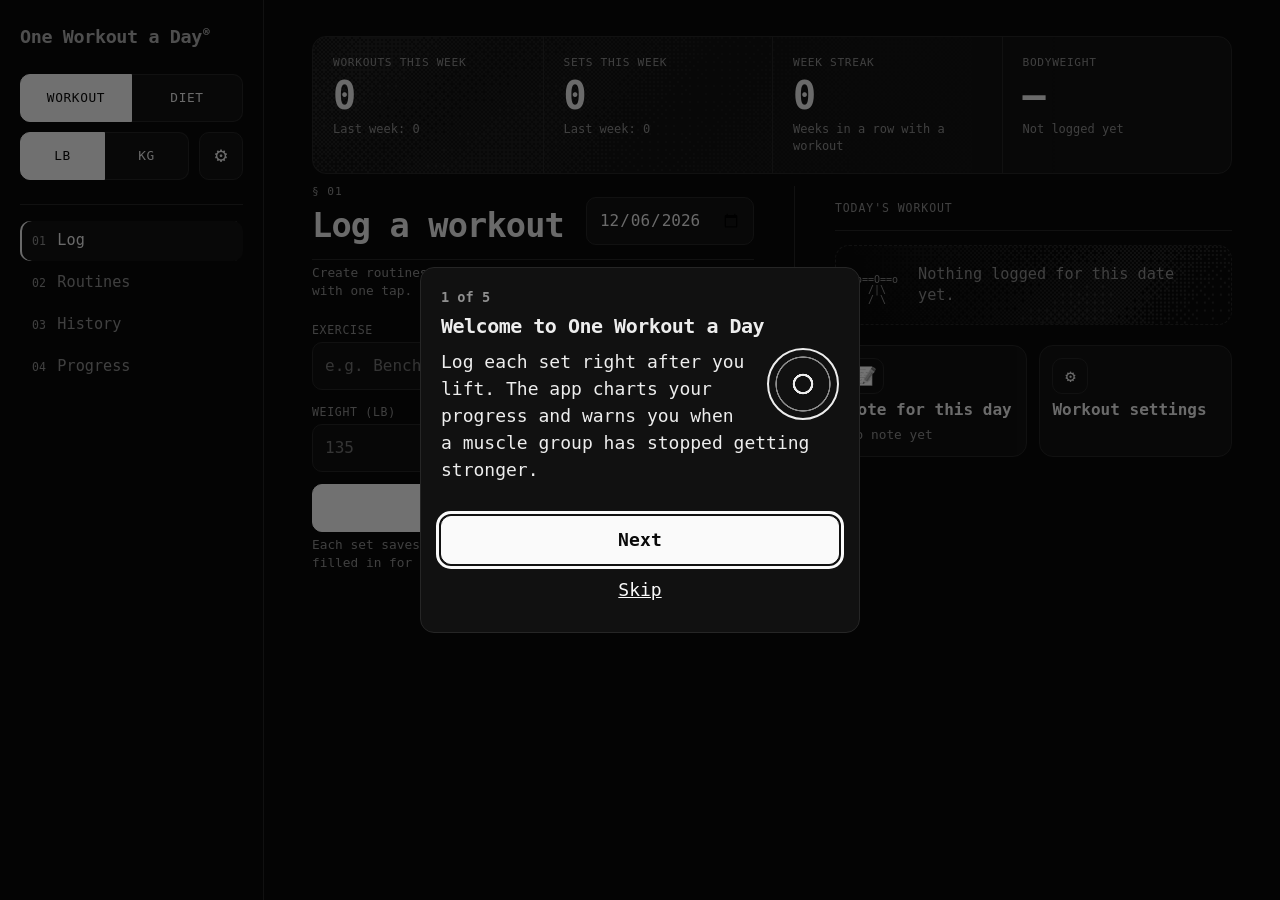
==== index.html @ 0a7fd202 "Update One Workout a Day" ====
<!doctype html>
<html lang="en">
<head>
  <meta charset="utf-8">
  <meta name="viewport" content="width=device-width, initial-scale=1, viewport-fit=cover">
  <title>One Workout a Day</title>
  <link rel="manifest" href="manifest.webmanifest">
  <link rel="apple-touch-icon" href="apple-touch-icon.png">
  <meta name="apple-mobile-web-app-capable" content="yes">
  <meta name="mobile-web-app-capable" content="yes">
  <meta name="apple-mobile-web-app-title" content="One Workout">
  <meta name="apple-mobile-web-app-status-bar-style" content="default">
  <meta name="theme-color" content="#fafafa" media="(prefers-color-scheme: light)">
  <meta name="theme-color" content="#0a0a0a" media="(prefers-color-scheme: dark)">
  <link rel="stylesheet" href="style.css?v=233dd48bd0">
</head>
<body>
  <!-- Opening screen: a pixel bar fills in, then the whole thing fades away by itself (CSS only). -->
  <div id="splash" class="splash" aria-hidden="true">
    <span class="ascii-slot" aria-hidden="true"></span>
    <p class="splash-name" data-i18n="app.title">One Workout a Day</p>
    <div class="pixel-bar"><i></i><i></i><i></i><i></i><i></i><i></i><i></i><i></i><i></i><i></i></div>
  </div>
  <p id="offline-banner" class="offline-banner hidden" role="status" data-i18n="offline.notice">You're offline. Everything still works, and your data is saved on this device.</p>
  <!-- On a phone the sidebar box disappears and its parts sit where they always have: the header on top,
       the tabs fixed to the bottom. On a computer it becomes a sidebar on the left. -->
  <aside class="sidebar">
    <header class="app-header">
      <div class="title-row">
        <h1 class="sr-only brand" data-i18n="app.title">One Workout a Day</h1>
        <div class="section-switch" role="group" data-i18n-aria="section.label" aria-label="Section">
          <button type="button" data-section="workout" aria-pressed="true" data-i18n="section.workout">Workout</button>
          <button type="button" data-section="diet" aria-pressed="false" data-i18n="section.diet">Diet</button>
        </div>
        <div class="unit-toggle" role="group" data-i18n-aria="unit.groupLabel" aria-label="Weight unit">
          <button type="button" data-unit="lb" aria-pressed="true">lb</button>
          <button type="button" data-unit="kg" aria-pressed="false">kg</button>
        </div>
        <button type="button" id="display-toggle" class="gear" aria-expanded="false" aria-controls="display-panel" data-i18n-aria="display.summary" aria-label="Display settings">&#9881;</button>
      </div>
      <div id="display-panel" class="display-panel hidden">
        <label for="theme-select" data-i18n="display.theme">Theme</label>
        <select id="theme-select">
          <option value="auto" data-i18n="theme.auto">Match my device</option>
          <option value="light" data-i18n="theme.light">Light</option>
          <option value="dark" data-i18n="theme.dark">Dark</option>
          <option value="contrast" data-i18n="theme.contrast">High contrast</option>
        </select>
        <label for="text-size-select" data-i18n="display.textSize">Text size</label>
        <select id="text-size-select">
          <option value="100" data-i18n="size.normal">Normal</option>
          <option value="125" data-i18n="size.large">Large</option>
          <option value="150" data-i18n="size.larger">Larger</option>
          <option value="175" data-i18n="size.largest">Largest</option>
        </select>
        <label for="language-select" data-i18n="display.language">Language</label>
        <select id="language-select"></select>
        <h3 data-i18n="offlineStatus.heading">Offline use</h3>
        <p id="offline-status" class="hint"></p>
        <h3 data-i18n="sample.heading">Sample data</h3>
        <p class="hint" data-i18n="sample.hint">Adds example workouts, routines and meals so you can explore the app. Your own data stays, and you can remove the examples again.</p>
        <button type="button" id="sample-load" class="secondary" data-i18n="history.loadSample">Load sample data to explore</button>
        <button type="button" id="sample-remove" class="secondary hidden" data-i18n="sample.remove">Remove sample data</button>
        <h3 data-i18n="tour.heading">Getting started</h3>
        <p class="hint" data-i18n="tour.hint">A short walkthrough of the app and the basics of lifting.</p>
        <button type="button" id="tour-open" class="secondary" data-i18n="tour.open">Show the walkthrough</button>
        <details id="glossary" class="note-fold">
          <summary data-i18n="glossary.heading">Workout terms</summary>
          <dl class="glossary">
            <dt data-i18n="glossary.set.term">Set</dt>
            <dd data-i18n="glossary.set.def">A group of reps done in a row without resting. For example, 8 bench presses, then a rest, is one set.</dd>
            <dt data-i18n="glossary.rep.term">Rep</dt>
            <dd data-i18n="glossary.rep.def">One full movement of an exercise, like one push-up or one squat.</dd>
            <dt data-i18n="glossary.oneRepMax.term">One-rep max</dt>
            <dd data-i18n="glossary.oneRepMax.def">The heaviest weight you could lift for a single rep. The app estimates it from your sets, so you don't have to test it.</dd>
            <dt data-i18n="glossary.plateau.term">Plateau</dt>
            <dd data-i18n="glossary.plateau.def">When a muscle group has stopped getting stronger: no new weight record for a while.</dd>
            <dt data-i18n="glossary.muscleGroup.term">Muscle group</dt>
            <dd data-i18n="glossary.muscleGroup.def">A part of the body an exercise works, like chest, back, legs or shoulders.</dd>
            <dt data-i18n="glossary.routine.term">Routine</dt>
            <dd data-i18n="glossary.routine.def">A saved list of exercises you do together, like a push day, so you can pick it when you log.</dd>
            <dt data-i18n="glossary.record.term">Record</dt>
            <dd data-i18n="glossary.record.def">Your heaviest weight so far for an exercise. Lifting more than that sets a new record.</dd>
          </dl>
        </details>
      </div>
    </header>
    <nav class="tabbar" data-i18n-aria="tab.nav" aria-label="Main">
      <button id="nav-log" data-tab="log" data-section="workout" class="active" data-i18n="tab.log">Log</button>
      <button id="nav-routines" data-tab="routines" data-section="workout" data-i18n="tab.routines">Routines</button>
      <button id="nav-history" data-tab="history" data-section="workout" data-i18n="tab.history">History</button>
      <button id="nav-progress" data-tab="progress" data-section="workout" data-i18n="tab.progress">Progress</button>
      <button id="nav-plan" data-tab="plan" data-section="diet" class="hidden" data-i18n="tab.plan">Plan</button>
      <button id="nav-weight" data-tab="weight" data-section="diet" class="hidden" data-i18n="tab.weight">Weight</button>
      <button id="nav-meals" data-tab="meals" data-section="diet" class="hidden" data-i18n="tab.meals">Meals</button>
    </nav>
  </aside>

  <main>
    <section id="stat-strip" class="stat-strip" data-i18n-aria="stats.label" aria-label="This week at a glance">
      <div class="stat-card"><span class="stat-label" data-i18n="stats.workouts">Workouts this week</span><strong id="stat-workouts" class="stat-figure">0</strong><span id="stat-workouts-sub" class="stat-sub"></span></div>
      <div class="stat-card"><span class="stat-label" data-i18n="stats.sets">Sets this week</span><strong id="stat-sets" class="stat-figure">0</strong><span id="stat-sets-sub" class="stat-sub"></span></div>
      <div class="stat-card"><span class="stat-label" data-i18n="stats.streak">Week streak</span><strong id="stat-streak" class="stat-figure">0</strong><span class="stat-sub" data-i18n="stats.streakSub">Weeks in a row with a workout</span></div>
      <div class="stat-card"><span class="stat-label" data-i18n="progress.bodyweightHeading">Bodyweight</span><strong id="stat-body" class="stat-figure">—</strong><span id="stat-body-sub" class="stat-sub"></span></div>
    </section>

    <section id="tab-log" class="tab" aria-labelledby="nav-log">
      <div class="rest-slot">
      <div id="rest-banner" class="rest-banner hidden" role="group" data-i18n-aria="rest.timerLabel" aria-label="Rest timer">
        <div class="rest-main">
          <span class="ascii-slot" aria-hidden="true"></span>
          <p class="rest-text"><span class="live-dot" aria-hidden="true"></span><span id="rest-label" class="rest-label">Rest</span> <span id="rest-clock" class="rest-clock">1:30</span></p>
          <button type="button" id="rest-adjust-toggle" class="rest-toggle" aria-expanded="false" aria-controls="rest-adjust" data-i18n="rest.adjust">Adjust</button>
          <button type="button" id="rest-skip" class="rest-skip">Skip</button>
        </div>
        <div id="rest-adjust" class="rest-adjust hidden">
          <button type="button" data-delta="-15"></button>
          <button type="button" data-delta="-5"></button>
          <button type="button" data-delta="5"></button>
          <button type="button" data-delta="15"></button>
        </div>
      </div>
      </div>

      <div id="log-home">
      <div class="log-main">
      <div class="heading-row">
        <h2 data-i18n="log.heading">Log a workout</h2>
        <label for="date" class="sr-only" data-i18n="log.date">Date</label>
        <input id="date" form="log-form" type="date" required>
      </div>
      <div id="routine-start">
        <label for="routine-select" data-i18n="routine.start">Start a routine</label>
        <select id="routine-select"></select>
        <p id="routine-hint" class="hint hidden" data-i18n="routine.hint">Create routines on the Routines tab to start a workout with one tap.</p>
        <ul id="routine-checklist" class="chip-list"></ul>
        <button type="button" id="focus-start" class="primary hidden" data-i18n="focus.start">Start focused workout</button>
        <details id="swap" class="slim-fold hidden">
          <summary id="swap-summary" data-i18n="swap.title">Swap this exercise</summary>
          <label for="swap-select" data-i18n="swap.label">Do this instead today</label>
          <select id="swap-select"></select>
          <button type="button" id="swap-undo" class="secondary hidden"></button>
          <p class="hint" data-i18n="swap.hint">Only for today. The routine itself does not change.</p>
        </details>
      </div>
      <form id="log-form" novalidate>
        <label for="exercise" data-i18n="log.exercise">Exercise</label>
        <input id="exercise" list="exercise-options" data-i18n-placeholder="log.exercisePlaceholder" placeholder="e.g. Bench Press" autocomplete="off" required>
        <datalist id="exercise-options"></datalist>

        <div id="demo" class="demo hidden">
          <details id="demo-tips">
            <summary data-i18n="demo.heading">Form tips</summary>
            <p id="demo-tip"></p>
          </details>
          <a id="demo-link" class="pill" href="#" target="_blank" rel="noopener noreferrer" data-i18n="demo.watch">Watch a demo</a>
        </div>

        <details id="exercise-note" class="slim-fold hidden">
          <summary><span id="exercise-note-summary" data-i18n="exnote.add">Add a note</span></summary>
          <label for="exercise-note-text" class="sr-only" data-i18n="exnote.label">Note for this exercise</label>
          <textarea id="exercise-note-text" rows="3" data-i18n-placeholder="exnote.placeholder" placeholder="e.g. Seat at 3, wide grip"></textarea>
          <p class="hint" data-i18n="note.hint">Saved automatically when you tap away.</p>
        </details>

        <div id="muscle-row" class="hidden">
          <label for="muscle" data-i18n="log.newMuscle">New exercise: which muscle group?</label>
          <select id="muscle"></select>
          <label class="check"><input id="barbell-check" type="checkbox"> <span data-i18n="barbell.label">Uses a barbell</span></label>
        </div>

        <div class="row">
          <div>
            <label for="weight" id="weight-label">Weight (lb)</label>
            <input id="weight" type="number" inputmode="decimal" min="0" step="any" placeholder="135" required>
          </div>
          <div>
            <label for="reps" data-i18n="log.reps">Reps</label>
            <input id="reps" type="number" inputmode="numeric" min="1" max="100" placeholder="8" required>
          </div>
        </div>

        <details id="plates" class="slim-fold hidden">
          <summary id="plates-summary" data-i18n="plates.title">Plate calculator</summary>
          <p id="plates-detail" class="hint"></p>
          <label for="bar-select" data-i18n="plates.bar">Bar</label>
          <select id="bar-select"></select>
        </details>

        <div id="suggestion" class="suggestion hidden">
          <div class="suggestion-main">
            <p id="suggestion-text"></p>
            <button type="button" id="use-suggestion" class="hidden" data-i18n="suggest.useShort" data-i18n-aria="suggest.use" aria-label="Use suggestion">Use</button>
          </div>
          <p id="last-time" class="hint"></p>
          <p id="suggestion-note" class="hint"></p>
          <details class="suggestion-why">
            <summary data-i18n="suggest.why">Why?</summary>
            <p id="suggestion-detail" class="hint"></p>
            <div class="flow">
              <p class="flow-box" data-i18n="flow.log">Log your sets</p>
              <span class="flow-line" aria-hidden="true"></span>
              <p class="flow-box flow-question" data-i18n="flow.question">Did every set at your top weight reach the rep goal?</p>
              <span class="flow-line" aria-hidden="true"></span>
              <div class="flow-split">
                <div class="flow-branch"><span class="flow-line" aria-hidden="true"></span><p class="flow-box" data-i18n="flow.yes">Yes: add weight next time</p></div>
                <div class="flow-branch"><span class="flow-line" aria-hidden="true"></span><p class="flow-box" data-i18n="flow.no">No: same weight, aim for one more rep</p></div>
              </div>
            </div>
          </details>
        </div>

        <p id="form-error" class="error" role="alert"></p>
        <button type="submit" class="primary" data-i18n="log.addSet">Add set</button>
        <p class="hint" data-i18n="log.addSetHint">Each set saves right away. The weight and reps stay filled in for your next set.</p>

        <details id="warmup" class="slim-fold hidden">
          <summary id="warmup-summary" data-i18n="warmup.title">Warm-up sets</summary>
          <p id="warmup-detail" class="hint"></p>
          <ul id="warmup-list" class="warmup-list"></ul>
        </details>
      </form>
      </div>

      <div class="log-side">
      <h3><span data-i18n="log.todayHeading">Today's workout</span><span id="today-live" class="live-dot hidden" aria-hidden="true"></span></h3>
      <ul id="today-list" class="entry-list"></ul>
      <div class="dash-grid">
        <button type="button" class="dash-card" data-panel="daynote" aria-controls="panel-daynote">
          <span class="fold-icon" aria-hidden="true">📝</span>
          <strong data-i18n="note.label">Note for this day</strong>
          <span class="dash-stat" id="dash-stat-daynote"></span>
        </button>
        <button type="button" class="dash-card" data-panel="workoutsettings" aria-controls="panel-workoutsettings">
          <span class="fold-icon" aria-hidden="true">⚙️</span>
          <strong data-i18n="settings.workout">Workout settings</strong>
        </button>
      </div>
      </div>
      </div>

      <section id="panel-daynote" class="detail-panel hidden" aria-labelledby="panel-daynote-title">
        <button type="button" class="link panel-back" data-i18n="log.back">Back to Log</button>
        <div class="panel-title"><span class="fold-icon" aria-hidden="true">📝</span><h2 id="panel-daynote-title" data-i18n="note.label">Note for this day</h2></div>
        <p id="note-date" class="hint"></p>
        <label for="workout-note" class="sr-only" data-i18n="note.label">Note for this day</label>
        <textarea id="workout-note" rows="5" data-i18n-placeholder="note.placeholder" placeholder="e.g. Slept badly, shoulder felt tight"></textarea>
        <p class="hint" data-i18n="note.hint">Saved automatically when you tap away.</p>
      </section>

      <section id="panel-workoutsettings" class="detail-panel hidden" aria-labelledby="panel-workoutsettings-title">
        <button type="button" class="link panel-back" data-i18n="log.back">Back to Log</button>
        <div class="panel-title"><span class="fold-icon" aria-hidden="true">⚙️</span><h2 id="panel-workoutsettings-title" data-i18n="settings.workout">Workout settings</h2></div>
        <h3 data-i18n="rest.heading">Rest timer</h3>
        <label for="rest-seconds" data-i18n="rest.seconds">Rest time (seconds)</label>
        <input id="rest-seconds" type="number" inputmode="numeric" min="5" max="3600" step="1">
        <label class="check"><input id="rest-auto" type="checkbox"> <span data-i18n="rest.auto">Start automatically after each set</span></label>
        <label class="check"><input id="rest-sound" type="checkbox"> <span data-i18n="rest.sound">Beep and vibrate when rest is over</span></label>
        <p id="rest-error" class="error" role="alert"></p>

        <h3 data-i18n="progression.heading">Weight suggestions</h3>
        <p class="hint" data-i18n="progression.hint">Suggestions go up once every set at your heaviest weight reaches the rep goal. Each muscle group has its own jump, because some groups can add weight faster than others.</p>
        <label for="rep-goal" data-i18n="progression.repGoal">Rep goal per set</label>
        <input id="rep-goal" type="number" inputmode="numeric" min="1" max="30" step="1">
        <div id="jump-settings"></div>
        <p id="progression-error" class="error" role="alert"></p>
      </section>
    </section>

    <section id="tab-routines" class="tab hidden" aria-labelledby="nav-routines">
      <div id="routines-home">
        <h2 data-i18n="routines.heading">Routines</h2>
        <div id="routine-list" class="dash-grid"></div>
        <div class="dash-grid">
          <button type="button" class="dash-card" data-panel="routine-form" aria-controls="panel-routine-form">
            <span class="fold-icon" aria-hidden="true">➕</span>
            <strong data-i18n="routines.newTitle">New routine</strong>
          </button>
          <button type="button" class="dash-card" data-panel="myex" aria-controls="panel-myex">
            <span class="fold-icon" aria-hidden="true">🛠️</span>
            <strong data-i18n="myex.heading">My exercises</strong>
            <span class="dash-stat" id="dash-stat-myex"></span>
          </button>
        </div>
      </div>

      <section id="panel-routine-view" class="detail-panel hidden" aria-labelledby="routine-view-title">
        <button type="button" class="link panel-back" data-i18n="routines.back">Back to Routines</button>
        <div class="panel-title"><span class="fold-icon" aria-hidden="true">🏋️</span><h2 id="routine-view-title"></h2></div>
        <ol id="routine-view-exercises" class="entry-list"></ol>
        <button type="button" id="routine-view-start" class="primary" data-i18n="routines.startOnLog">Start on the Log tab</button>
        <button type="button" id="routine-view-edit" class="secondary" data-i18n="routines.edit">Edit</button>
        <button type="button" id="routine-view-delete" class="secondary" data-i18n="routines.delete">Delete</button>
      </section>

      <section id="panel-routine-form" class="detail-panel hidden" aria-labelledby="routine-form-title">
        <button type="button" class="link panel-back" data-i18n="routines.back">Back to Routines</button>
        <div class="panel-title"><span class="fold-icon" aria-hidden="true">➕</span><h2 id="routine-form-title">New routine</h2></div>
        <form id="routine-form" novalidate>
          <label for="routine-name" data-i18n="routines.name">Name</label>
          <input id="routine-name" data-i18n-placeholder="routines.namePlaceholder" placeholder="e.g. Push Day" autocomplete="off">

          <label for="routine-exercise-select" data-i18n="routines.addExercise">Add an exercise</label>
          <div class="row inline">
            <select id="routine-exercise-select"></select>
            <button type="button" id="routine-add-exercise" data-i18n="routines.add">Add</button>
          </div>
          <p class="hint" data-i18n="routines.notListed">Need one that isn't listed? Log it once on the Log tab and it will appear here.</p>
          <p class="hint" data-i18n="routines.targetHint">Optional: give an exercise a target such as 3 sets of 8 reps. Starting the routine then shows your progress.</p>
          <ol id="routine-draft" class="entry-list"></ol>

          <p id="routine-error" class="error" role="alert"></p>
          <button type="submit" id="routine-save" class="primary">Save routine</button>
          <button type="button" id="routine-cancel" class="secondary hidden" data-i18n="routines.cancel">Cancel editing</button>
        </form>
      </section>

      <section id="panel-myex" class="detail-panel hidden" aria-labelledby="panel-myex-title">
        <button type="button" class="link panel-back" data-i18n="routines.back">Back to Routines</button>
        <div class="panel-title"><span class="fold-icon" aria-hidden="true">🛠️</span><h2 id="panel-myex-title" data-i18n="myex.heading">My exercises</h2></div>
        <p class="hint" data-i18n="myex.hint">Exercises you added yourself. Rename one to fix a typo, and its logged sets and routines follow.</p>
        <div id="my-exercises"></div>
      </section>
    </section>

    <section id="tab-history" class="tab hidden" aria-labelledby="nav-history">
      <div id="history-home">
      <h2 data-i18n="history.heading">History</h2>
      <div id="calendar">
        <div class="calendar-nav">
          <button type="button" id="calendar-prev" class="secondary" data-i18n-aria="calendar.prev" aria-label="Previous month">&lsaquo;</button>
          <strong id="calendar-title" aria-live="polite"></strong>
          <button type="button" id="calendar-next" class="secondary" data-i18n-aria="calendar.next" aria-label="Next month">&rsaquo;</button>
        </div>
        <div id="calendar-grid" class="calendar-grid"></div>
        <p id="calendar-stats" class="hint"></p>
      </div>
      <div id="history"></div>

      <div class="dash-grid">
        <button type="button" class="dash-card" data-panel="backup" aria-controls="panel-backup">
          <span class="fold-icon" aria-hidden="true">💾</span>
          <strong data-i18n="backup.heading">Back up your data</strong>
        </button>
      </div>
      </div>

      <section id="panel-backup" class="detail-panel hidden" aria-labelledby="panel-backup-title">
        <button type="button" class="link panel-back" data-i18n="history.back">Back to History</button>
        <div class="panel-title"><span class="fold-icon" aria-hidden="true">💾</span><h2 id="panel-backup-title" data-i18n="backup.heading">Back up your data</h2></div>
        <p class="hint" data-i18n="backup.hint">Your workouts are saved only in this browser. Download a backup file to keep them safe, or to move them to another device.</p>
        <button id="backup-download" type="button" class="secondary" data-i18n="backup.download">Download backup</button>
        <label for="backup-file" data-i18n="backup.restore">Restore from a backup file</label>
        <input id="backup-file" type="file" accept=".json,application/json">
        <p id="backup-error" class="error" role="alert"></p>
        <div id="backup-merge" class="backup-merge hidden">
          <p id="backup-merge-summary"></p>
          <ul id="backup-merge-counts" class="merge-counts"></ul>
          <p class="hint" data-i18n="backup.mergeHint">Merging keeps everything on this device and adds what is missing. If both have something for the same day or item, this device's version stays. A set you deleted here comes back if the backup still has it.</p>
          <button type="button" id="backup-merge-go" class="primary" data-i18n="backup.merge">Merge</button>
          <button type="button" id="backup-replace-go" class="secondary" data-i18n="backup.replace">Replace everything</button>
          <button type="button" id="backup-merge-cancel" class="secondary" data-i18n="backup.cancel">Cancel</button>
        </div>
      </section>
    </section>

    <section id="tab-progress" class="tab hidden" aria-labelledby="nav-progress">
      <div id="progress-home">
      <section id="record-ticker" class="marquee hidden" data-i18n-aria="records.heading" aria-label="Personal records">
        <div class="marquee-track">
          <ul id="record-ticker-list" class="marquee-list"></ul>
          <ul id="record-ticker-copy" class="marquee-list" aria-hidden="true"></ul>
        </div>
      </section>
      <h2 data-i18n="progress.plateauHeading">Plateau check</h2>
      <p class="hint" data-i18n="progress.plateauHint">Muscle groups, by how recently you set a new weight record.</p>
      <div id="plateau-cards"></div>

      <h2 data-i18n="progress.exerciseHeading">Exercise progress</h2>
      <label for="progress-exercise" data-i18n="log.exercise">Exercise</label>
      <select id="progress-exercise"></select>
      <label for="progress-metric" data-i18n="progress.show">Show</label>
      <select id="progress-metric">
        <option value="weight" data-i18n="progress.metricWeight">Heaviest weight</option>
        <option value="oneRepMax" data-i18n="progress.metricOneRepMax">Estimated one-rep max</option>
      </select>
      <div id="exercise-chart" class="chart"></div>
      <p id="one-rep-max-best"></p>
      <details id="one-rep-max-about" class="note-fold">
        <summary data-i18n="progress.aboutEstimate">About the estimate</summary>
        <p id="one-rep-max-hint" class="hint"></p>
      </details>

      <div class="dash-grid">
        <button type="button" class="dash-card" data-panel="strength" aria-controls="panel-strength">
          <span class="fold-icon" aria-hidden="true">💪</span>
          <strong data-i18n="strength.heading">Strength levels</strong>
          <span class="dash-stat" id="dash-stat-strength"></span>
        </button>
        <button type="button" class="dash-card" data-panel="records" aria-controls="panel-records">
          <span class="fold-icon" aria-hidden="true">🏆</span>
          <strong data-i18n="records.heading">Personal records</strong>
          <span class="dash-stat" id="dash-stat-records"></span>
        </button>
        <button type="button" class="dash-card" data-panel="volume" aria-controls="panel-volume">
          <span class="fold-icon" aria-hidden="true">📊</span>
          <strong data-i18n="volume.heading">Weekly volume</strong>
          <span class="dash-stat" id="dash-stat-volume"></span>
        </button>
        <button type="button" class="dash-card" data-panel="body" aria-controls="panel-body">
          <span class="fold-icon" aria-hidden="true">⚖️</span>
          <strong data-i18n="progress.bodyweightHeading">Bodyweight</strong>
          <span class="dash-stat" id="dash-stat-body"></span>
        </button>
        <button type="button" class="dash-card" data-panel="measure" aria-controls="panel-measure">
          <span class="fold-icon" aria-hidden="true">📏</span>
          <strong data-i18n="measure.heading">Body measurements</strong>
          <span class="dash-stat" id="dash-stat-measure"></span>
        </button>
        <button type="button" class="dash-card" data-panel="settings" aria-controls="panel-settings">
          <span class="fold-icon" aria-hidden="true">⚙️</span>
          <strong data-i18n="progress.settingsHeading">Plateau settings</strong>
          <span class="dash-stat" id="dash-stat-settings"></span>
        </button>
      </div>
      </div>

      <section id="panel-strength" class="detail-panel fold-strength hidden" aria-labelledby="panel-strength-title">
        <button type="button" class="link panel-back" data-i18n="progress.back">Back to Progress</button>
        <div class="panel-title"><span class="fold-icon" aria-hidden="true">💪</span><h2 id="panel-strength-title" data-i18n="strength.heading">Strength levels</h2></div>
        <p class="hint" data-i18n="strength.hint">A rough guide to how your best lifts compare with other gym-goers of your sex and bodyweight. It uses your estimated one-rep max and typical strength-to-bodyweight ratios, so treat it as an estimate, not a ranking.</p>
        <label for="strength-sex" data-i18n="strength.sexLabel">Compare me with</label>
        <select id="strength-sex"></select>
        <div id="strength-results"></div>
        <p class="hint strength-credit"><span data-i18n="strength.credit">Level data:</span> <a href="https://fitnessvolt.com/strength-standards/" target="_blank" rel="noopener noreferrer">FitnessVolt Strength Standards</a> <span data-i18n="strength.creditEnd">(CC BY 4.0), based on lifts reported by gym-goers to Symmetric Strength.</span></p>
      </section>

      <section id="panel-records" class="detail-panel fold-records hidden" aria-labelledby="panel-records-title">
        <button type="button" class="link panel-back" data-i18n="progress.back">Back to Progress</button>
        <div class="panel-title"><span class="fold-icon" aria-hidden="true">🏆</span><h2 id="panel-records-title" data-i18n="records.heading">Personal records</h2></div>
        <p class="hint" data-i18n="records.hint">Your heaviest weight for each exercise, newest records first. The date is the first time you lifted that weight.</p>
        <div id="records-list"></div>
      </section>

      <section id="panel-volume" class="detail-panel fold-volume hidden" aria-labelledby="panel-volume-title">
        <button type="button" class="link panel-back" data-i18n="progress.back">Back to Progress</button>
        <div class="panel-title"><span class="fold-icon" aria-hidden="true">📊</span><h2 id="panel-volume-title" data-i18n="volume.heading">Weekly volume</h2></div>
        <p id="volume-hint" class="hint"></p>
        <div id="volume-groups"></div>
      </section>

      <section id="panel-body" class="detail-panel fold-body hidden" aria-labelledby="panel-body-title">
        <button type="button" class="link panel-back" data-i18n="progress.back">Back to Progress</button>
        <div class="panel-title"><span class="fold-icon" aria-hidden="true">⚖️</span><h2 id="panel-body-title" data-i18n="progress.bodyweightHeading">Bodyweight</h2></div>
        <form id="bodyweight-form" class="row inline" novalidate>
          <input id="bodyweight" type="number" inputmode="decimal" min="0" step="any" data-i18n-aria="progress.bodyweightLabel" aria-label="Bodyweight">
          <button type="submit" class="primary" data-i18n="progress.add">Add</button>
        </form>
        <p id="bodyweight-error" class="error" role="alert"></p>
        <div id="bodyweight-chart" class="chart"></div>
      </section>

      <section id="panel-measure" class="detail-panel fold-measure hidden" aria-labelledby="panel-measure-title">
        <button type="button" class="link panel-back" data-i18n="progress.back">Back to Progress</button>
        <div class="panel-title"><span class="fold-icon" aria-hidden="true">📏</span><h2 id="panel-measure-title" data-i18n="measure.heading">Body measurements</h2></div>
        <p class="hint" data-i18n="measure.hint">Measure the same spot each time, for example your waist at the navel. Adding one again on the same day replaces it.</p>
        <label for="measure-name" data-i18n="measure.which">Measurement</label>
        <select id="measure-name"></select>
        <form id="measure-form" class="row inline" novalidate>
          <input id="measure-value" type="number" inputmode="decimal" min="0" step="any" data-i18n-aria="measure.valueLabel" aria-label="Measurement">
          <button type="submit" class="primary" data-i18n="progress.add">Add</button>
        </form>
        <p id="measure-error" class="error" role="alert"></p>
        <div id="measure-chart" class="chart"></div>
        <p id="measure-compare" class="hint"></p>

        <h3 data-i18n="measure.customHeading">Your own measurements</h3>
        <form id="measure-custom-form" class="row inline" novalidate>
          <input id="measure-custom-name" maxlength="30" autocomplete="off" data-i18n-placeholder="measure.customPlaceholder" placeholder="e.g. Wrist" data-i18n-aria="measure.customAria" aria-label="New measurement name">
          <button type="submit" class="primary" data-i18n="progress.add">Add</button>
        </form>
        <p id="measure-custom-error" class="error" role="alert"></p>
        <div id="measure-custom-list"></div>
      </section>

      <section id="panel-settings" class="detail-panel fold-settings hidden" aria-labelledby="panel-settings-title">
        <button type="button" class="link panel-back" data-i18n="progress.back">Back to Progress</button>
        <div class="panel-title"><span class="fold-icon" aria-hidden="true">⚙️</span><h2 id="panel-settings-title" data-i18n="progress.settingsHeading">Plateau settings</h2></div>
        <p class="hint" data-i18n="progress.settingsHint">Days without a new weight record before a muscle group counts as stalled. Some groups are slower to progress, so set each one.</p>
        <div id="stall-settings"></div>
        <p id="stall-error" class="error" role="alert"></p>
      </section>
    </section>

    <section id="tab-plan" class="tab hidden" aria-labelledby="nav-plan">
      <h2 data-i18n="plan.heading">Your plan</h2>
      <p class="hint" data-i18n="plan.hint">Your daily calories and protein, worked out from your details and your goal. Saved only on this device.</p>
      <label for="plan-sex" data-i18n="plan.sex">Sex (used by the calorie formula)</label>
      <select id="plan-sex"></select>
      <div class="row">
        <div>
          <label for="plan-age" data-i18n="plan.age">Age</label>
          <input id="plan-age" type="number" inputmode="numeric" min="14" max="100" step="1">
        </div>
        <div>
          <label for="plan-feet" id="plan-height-label">Height</label>
          <div id="plan-height-imperial" class="row feet-inches">
            <input id="plan-feet" type="number" inputmode="numeric" min="0" max="8" step="1" placeholder="ft" data-i18n-aria="plan.feet" aria-label="Feet">
            <input id="plan-inches" type="number" inputmode="decimal" min="0" max="11.9" step="any" placeholder="in" data-i18n-aria="plan.inches" aria-label="Inches">
          </div>
          <input id="plan-height" type="number" inputmode="decimal" min="0" step="any" class="hidden" aria-label="Height">
        </div>
      </div>
      <label for="plan-activity" data-i18n="plan.activity">How active are you?</label>
      <select id="plan-activity"></select>
      <label for="plan-goal" data-i18n="plan.goal">Your goal</label>
      <select id="plan-goal"></select>
      <div id="plan-pace-row">
        <label for="plan-pace" data-i18n="plan.pace">How fast?</label>
        <select id="plan-pace"></select>
      </div>
      <p id="plan-error" class="error" role="alert"></p>
      <div id="plan-result"></div>
      <p class="hint" data-i18n="plan.disclaimer">These are estimates from a standard formula, not medical advice. Check with a doctor or dietitian before a big change to how you eat.</p>
    </section>

    <section id="tab-weight" class="tab hidden" aria-labelledby="nav-weight">
      <h2 data-i18n="progress.bodyweightHeading">Bodyweight</h2>
      <p class="hint" data-i18n="weight.hint">The same bodyweight log as on the Progress tab: a weight added in either place shows in both. Adding again on the same day replaces it.</p>
      <form id="diet-weight-form" class="row inline" novalidate>
        <input id="diet-weight" type="number" inputmode="decimal" min="0" step="any" data-i18n-aria="progress.bodyweightLabel" aria-label="Bodyweight">
        <button type="submit" class="primary" data-i18n="progress.add">Add</button>
      </form>
      <p id="diet-weight-error" class="error" role="alert"></p>
      <div id="diet-weight-chart" class="chart"></div>
      <h2 data-i18n="check.heading">Weekly check</h2>
      <div id="diet-check"></div>
    </section>

    <section id="tab-meals" class="tab hidden" aria-labelledby="nav-meals">
      <h2 data-i18n="meals.heading">Meals</h2>
      <div id="meal-calendar" class="meal-calendar">
        <div class="calendar-nav">
          <button type="button" id="meal-calendar-prev" class="secondary" data-i18n-aria="calendar.prev" aria-label="Previous month">&lsaquo;</button>
          <strong id="meal-calendar-title" aria-live="polite"></strong>
          <button type="button" id="meal-calendar-next" class="secondary" data-i18n-aria="calendar.next" aria-label="Next month">&rsaquo;</button>
        </div>
        <div id="meal-calendar-grid" class="calendar-grid"></div>
      </div>
      <div class="heading-row">
        <h3 id="meal-day-heading" aria-live="polite"></h3>
        <button type="button" id="meal-calendar-today" class="link" data-i18n="meals.calendarToday">Today</button>
      </div>
      <input id="meal-date" type="date" class="hidden" tabindex="-1" aria-hidden="true">
      <p id="meal-day-total" class="meal-total"></p>
      <div id="meal-day-nutrition"></div>
      <div id="meal-macro-split" class="macro-split hidden"></div>
      <div class="water-row">
        <p id="water-count" class="meal-total-sub" aria-live="polite"></p>
        <div class="meal-actions">
          <button type="button" id="water-minus" class="secondary" data-i18n-aria="water.removeAria" aria-label="Remove a glass of water">&minus;</button>
          <button type="button" id="water-plus" class="secondary" data-i18n-aria="water.addAria" aria-label="Add a glass of water">+</button>
        </div>
      </div>
      <details id="water-goal-fold" class="slim-fold">
        <summary data-i18n="water.goalHeading">Daily water goal</summary>
        <form id="water-goal-form" novalidate>
          <label for="water-goal" data-i18n="water.goalLabel">Daily water goal (glasses)</label>
          <input id="water-goal" type="number" inputmode="numeric" min="1" max="30" step="1">
          <p class="hint" data-i18n="meals.goalHint">Leave it blank and save to remove the goal.</p>
          <button type="submit" id="water-goal-save" class="secondary" data-i18n="meals.goalSave">Save goal</button>
          <p id="water-goal-error" class="error" role="alert"></p>
        </form>
      </details>
      <details id="carb-goal-fold" class="slim-fold">
        <summary data-i18n="meals.goalHeading">Daily carbs goal</summary>
        <form id="carb-goal-form" novalidate>
          <label for="carb-goal" data-i18n="meals.goalLabel">Daily carbs goal (g)</label>
          <input id="carb-goal" type="number" inputmode="decimal" min="1" max="2000" step="any">
          <p class="hint" data-i18n="meals.goalHint">Leave it blank and save to remove the goal.</p>
          <button type="submit" id="carb-goal-save" class="secondary" data-i18n="meals.goalSave">Save goal</button>
          <p id="carb-goal-error" class="error" role="alert"></p>
        </form>
      </details>
      <details id="protein-goal-fold" class="slim-fold">
        <summary data-i18n="meals.proteinGoalHeading">Daily protein goal</summary>
        <form id="protein-goal-form" novalidate>
          <label for="protein-goal" data-i18n="meals.proteinGoalLabel">Daily protein goal (g)</label>
          <input id="protein-goal" type="number" inputmode="decimal" min="1" max="500" step="any">
          <p class="hint" data-i18n="meals.proteinGoalHint">Leave it blank and save to use the Plan tab's target instead.</p>
          <button type="submit" id="protein-goal-save" class="secondary" data-i18n="meals.goalSave">Save goal</button>
          <p id="protein-goal-error" class="error" role="alert"></p>
        </form>
      </details>
      <button type="button" id="meal-open" class="primary" data-i18n="meals.open">Add a meal</button>
      <div id="meal-form-panel" class="hidden">
        <p class="hint" data-i18n="meals.hint">Add each food with its category and carbs in grams, then save the meal. Foods you have used before are remembered.</p>
        <form id="meal-form" novalidate>
          <p id="meal-editing" class="meal-editing hidden"></p>
          <label for="meal-type" data-i18n="meals.type">Meal</label>
          <select id="meal-type"></select>
          <label for="meal-food-name" data-i18n="meals.food">Food</label>
          <input id="meal-food-name" list="meal-food-options" maxlength="60" data-i18n-placeholder="meals.foodPlaceholder" placeholder="e.g. Chicken" autocomplete="off">
          <datalist id="meal-food-options"></datalist>
          <div class="row">
            <div>
              <label for="meal-food-category" data-i18n="meals.category">Category</label>
              <select id="meal-food-category"></select>
            </div>
            <div>
              <label for="meal-food-carbs" data-i18n="meals.carbs">Carbs (g)</label>
              <input id="meal-food-carbs" type="number" inputmode="decimal" min="0" step="any" data-i18n-placeholder="meals.carbsPlaceholder" placeholder="optional">
            </div>
          </div>
          <div class="row">
            <div>
              <label for="meal-food-calories" data-i18n="meals.calories">Calories (kcal)</label>
              <input id="meal-food-calories" type="number" inputmode="decimal" min="0" step="any" data-i18n-placeholder="meals.carbsPlaceholder" placeholder="optional">
            </div>
            <div>
              <label for="meal-food-protein" data-i18n="meals.protein">Protein (g)</label>
              <input id="meal-food-protein" type="number" inputmode="decimal" min="0" step="any" data-i18n-placeholder="meals.carbsPlaceholder" placeholder="optional">
            </div>
          </div>
          <div class="row">
            <div>
              <label for="meal-food-fat" data-i18n="meals.fat">Fat (g)</label>
              <input id="meal-food-fat" type="number" inputmode="decimal" min="0" step="any" data-i18n-placeholder="meals.carbsPlaceholder" placeholder="optional">
            </div>
          </div>
          <button type="submit" id="meal-add-food" class="secondary" data-i18n="meals.addFood">Add food</button>
          <button type="button" id="meal-food-cancel" class="secondary hidden" data-i18n="meals.cancel">Cancel</button>
          <h3 data-i18n="meals.draftHeading">In this meal</h3>
          <p class="hint" data-i18n="meals.draftHint">Tap a food to change it.</p>
          <ul id="meal-draft" class="meal-foods"></ul>
          <label for="meal-note" data-i18n="meals.note">Note (optional)</label>
          <textarea id="meal-note" rows="2" maxlength="200" data-i18n-placeholder="meals.notePlaceholder" placeholder="e.g. Ate out, guessed the portions"></textarea>
          <button type="button" id="meal-save" class="primary" data-i18n="meals.save">Save meal</button>
          <button type="button" id="meal-cancel" class="secondary" data-i18n="meals.cancel">Cancel</button>
          <p id="meal-error" class="error" role="alert"></p>
        </form>
      </div>
      <button type="button" id="meal-copy-previous" class="secondary"></button>
      <div id="favorite-meals" class="hidden">
        <h3 data-i18n="meals.favoritesHeading">Favorite meals</h3>
        <ul id="favorite-list" class="meal-list"></ul>
      </div>
      <ul id="meal-list" class="meal-list"></ul>

      <div class="heading-row">
        <h2 id="carb-chart-heading">Carbs per day</h2>
        <div class="range-toggle" role="group" data-i18n-aria="meals.chartRange" aria-label="Time span">
          <button type="button" id="carb-range-7" data-days="7" aria-pressed="true" data-i18n="meals.chartDays7">7 days</button>
          <button type="button" id="carb-range-30" data-days="30" aria-pressed="false" data-i18n="meals.chartDays30">30 days</button>
        </div>
      </div>
      <div class="range-toggle nutrient-toggle" role="group" data-i18n-aria="meals.chartNutrient" aria-label="Nutrient">
        <button type="button" id="chart-nutrient-carbs" data-nutrient="carbs" aria-pressed="true" data-i18n="meals.chartShowCarbs">Carbs</button>
        <button type="button" id="chart-nutrient-protein" data-nutrient="protein" aria-pressed="false" data-i18n="meals.chartShowProtein">Protein</button>
        <button type="button" id="chart-nutrient-calories" data-nutrient="calories" aria-pressed="false" data-i18n="meals.chartShowCalories">Calories</button>
        <button type="button" id="chart-nutrient-fat" data-nutrient="fat" aria-pressed="false" data-i18n="meals.chartShowFat">Fat</button>
      </div>
      <div id="carb-chart" class="chart"></div>
      <p id="carb-chart-detail" class="meal-total" aria-live="polite"></p>
      <p id="carb-chart-target" class="meal-total-sub hidden"></p>
    </section>
  </main>

  <div id="toast" class="toast" role="status" aria-live="polite"></div>


  <section id="focus" class="focus hidden" role="dialog" aria-modal="true" aria-labelledby="focus-exercise">
    <div class="focus-top">
      <p id="focus-position" class="focus-position"></p>
      <button type="button" id="focus-exit" class="secondary" data-i18n="focus.exit">Exit</button>
    </div>
    <div id="focus-step">
      <h2 id="focus-exercise" class="focus-exercise"></h2>
      <p id="focus-suggestion" class="focus-line"></p>
      <p id="focus-last" class="hint"></p>
      <label for="focus-weight" id="focus-weight-label"></label>
      <div class="stepper">
        <button type="button" class="secondary" data-step="weight" data-direction="-1" data-i18n-aria="focus.lessWeight" aria-label="Less weight">&minus;</button>
        <input id="focus-weight" type="number" inputmode="decimal" min="0" step="any">
        <button type="button" class="secondary" data-step="weight" data-direction="1" data-i18n-aria="focus.moreWeight" aria-label="More weight">+</button>
      </div>
      <label for="focus-reps" data-i18n="log.reps">Reps</label>
      <div class="stepper">
        <button type="button" class="secondary" data-step="reps" data-direction="-1" data-i18n-aria="focus.fewerReps" aria-label="One rep fewer">&minus;</button>
        <input id="focus-reps" type="number" inputmode="numeric" min="1" max="100">
        <button type="button" class="secondary" data-step="reps" data-direction="1" data-i18n-aria="focus.moreReps" aria-label="One more rep">+</button>
      </div>
      <p id="focus-error" class="error" role="alert"></p>
      <button type="button" id="focus-done" class="primary focus-done" data-i18n="focus.done">Done set</button>
      <div id="focus-rest" class="focus-rest hidden" aria-live="polite">
        <p><span id="focus-rest-label"></span> <strong id="focus-rest-clock"></strong></p>
        <button type="button" id="focus-rest-skip" class="secondary"></button>
      </div>
      <p id="focus-sets" class="focus-line"></p>
      <div class="focus-nav">
        <button type="button" id="focus-prev" class="secondary" data-i18n="focus.prev">Previous</button>
        <button type="button" id="focus-next" class="secondary"></button>
      </div>
    </div>
    <div id="focus-summary" class="hidden">
      <h2 data-i18n="focus.summaryHeading">Workout done</h2>
      <ul id="focus-summary-list" class="focus-summary"></ul>
      <button type="button" id="focus-share" class="primary" data-i18n="focus.share">Share summary</button>
      <button type="button" id="focus-summary-close" class="secondary" data-i18n="focus.summaryBack">Back to Log</button>
    </div>
  </section>

  <div id="tour" class="tour hidden" role="dialog" aria-modal="true" aria-labelledby="tour-title">
    <div class="tour-card">
      <p id="tour-step" class="tour-step"></p>
      <h2 id="tour-title"></h2>
      <div class="tour-flow">
        <span class="tour-plate" aria-hidden="true"></span>
        <p id="tour-body" class="tour-body"></p>
      </div>
      <button type="button" id="tour-terms" class="secondary hidden" data-i18n="tour.terms">Show the Workout terms</button>
      <div class="tour-actions">
        <button type="button" id="tour-back" class="secondary" data-i18n="tour.back">Back</button>
        <button type="button" id="tour-next" class="primary"></button>
      </div>
      <button type="button" id="tour-skip" class="link" data-i18n="tour.skip">Skip</button>
    </div>
  </div>

  <script src="i18n.js?v=233dd48bd0"></script>
  <script src="lang-en.js?v=233dd48bd0"></script>
  <script src="lang-es.js?v=233dd48bd0"></script>
  <script src="lang-zh.js?v=233dd48bd0"></script>
  <script src="lang-hi.js?v=233dd48bd0"></script>
  <script src="lang-ar.js?v=233dd48bd0"></script>
  <script src="lang-fr.js?v=233dd48bd0"></script>
  <script src="lang-pt.js?v=233dd48bd0"></script>
  <script src="lang-ru.js?v=233dd48bd0"></script>
  <script src="strength-data.js?v=233dd48bd0"></script>
  <script src="logic.js?v=233dd48bd0"></script>
  <script src="app.js?v=233dd48bd0"></script>
</body>
</html>
---- style.css ----
:root {
  --bg: #fafafa;
  --surface: #ffffff;
  --text: #0a0a0a;
  --muted: #5c5c5c;
  --accent: #0a0a0a;
  --border: #e3e3e3;
  --good: #1a7f37;
  --warn: #9a5200;
  --warn-bg: #fff4e5;
  --good-bg: #ecf6ef;
  --error: #b3261e;
  --on-accent: #ffffff;
  --on-solid: #ffffff;
  --radius: 10px;
  --radius-lg: 14px;
  --font-mono: "JetBrains Mono", ui-monospace, "SF Mono", "Cascadia Mono", Consolas, monospace;
}

/* The theme setting puts data-theme="light", "dark" or "contrast" on <html>. */
:root[data-theme="dark"] {
  --bg: #0a0a0a;
  --surface: #111111;
  --text: #ededed;
  --muted: #8f8f8f;
  --accent: #fafafa;
  --border: #262626;
  --good: #5ac27a;
  --warn: #f0a04b;
  --warn-bg: #241a0c;
  --good-bg: #0f2017;
  --error: #ff8a80;
  --on-accent: #0a0a0a;
  --on-solid: #0a0a0a;
}

:root[data-theme="contrast"] {
  --bg: #000000;
  --surface: #000000;
  --text: #ffffff;
  --muted: #ffffff;
  --accent: #ffd400;
  --border: #ffffff;
  --good: #3dff8f;
  --warn: #ffb000;
  --warn-bg: #000000;
  --good-bg: #000000;
  --error: #ff7b7b;
  --on-accent: #000000;
  --on-solid: #000000;
}

:root[data-theme="contrast"] input,
:root[data-theme="contrast"] select,
:root[data-theme="contrast"] button,
:root[data-theme="contrast"] .entry,
:root[data-theme="contrast"] .card,
:root[data-theme="contrast"] .routine-card,
:root[data-theme="contrast"] .chart svg {
  border-width: 2px;
}

* { box-sizing: border-box; }

/* The text size setting changes the root size; everything sized in rem scales with it. */
body {
  margin: 0 auto;
  max-width: 560px;
  /* Room for the fixed tab bar, whose height app.js keeps in --tabbar-height. */
  padding: 0 16px calc(var(--tabbar-height, 60px) + 32px);
  background: var(--bg);
  color: var(--text);
  font: 1.125rem/1.4 system-ui, -apple-system, "Segoe UI", sans-serif;
}

.offline-banner { margin: 0 -16px; padding: 8px 16px; background: var(--text); color: var(--bg); font-size: 0.9rem; text-align: center; }
.app-header { padding: 14px 0 4px; }
.title-row { display: flex; flex-wrap: wrap; justify-content: space-between; align-items: center; gap: 8px 12px; }
/* The Workout / Diet switch sits where the app name used to be; the name stays for screen readers. */
.section-switch { display: flex; flex-shrink: 0; }
.section-switch button { min-width: 64px; padding-inline: 8px; font-size: 0.95rem; border-radius: 0; font-weight: 700; }
.section-switch button:first-child { border-start-start-radius: var(--radius); border-end-start-radius: var(--radius); }
.section-switch button:last-child { border-start-end-radius: var(--radius); border-end-end-radius: var(--radius); border-inline-start: none; }
.section-switch button[aria-pressed="true"] { background: var(--accent); border-color: var(--accent); color: var(--on-accent); }
.unit-toggle, .range-toggle { display: flex; flex-shrink: 0; }
.nutrient-toggle { margin-block-end: 10px; }
.unit-toggle button, .range-toggle button { min-width: 52px; border-radius: 0; font-weight: 600; }
.unit-toggle button:first-child, .range-toggle button:first-child { border-start-start-radius: var(--radius); border-end-start-radius: var(--radius); }
.unit-toggle button:last-child, .range-toggle button:last-child { border-start-end-radius: var(--radius); border-end-end-radius: var(--radius); border-inline-start: none; }
.unit-toggle button[aria-pressed="true"], .range-toggle button[aria-pressed="true"] { background: var(--accent); border-color: var(--accent); color: var(--on-accent); }
h1 { margin: 0; font-size: 1.3rem; }
h2 { margin: 24px 0 8px; font-size: 1.25rem; }
h3 { margin: 20px 0 8px; font-size: 1.05rem; }
.hint { margin: 4px 0 0; color: var(--muted); font-size: 0.9rem; }

.hidden { display: none !important; }

label { display: block; margin: 14px 0 4px; font-weight: 600; font-size: 0.95rem; }

input, select, textarea, button {
  font: inherit;
  min-height: 48px;
  border-radius: var(--radius);
}

input, select, textarea {
  width: 100%;
  padding: 8px 12px;
  border: 1px solid var(--border);
  background: var(--surface);
  color: inherit;
}

textarea { min-height: 80px; resize: vertical; }
.day-note { margin: 4px 0 8px; padding: 8px 12px; border-left: 3px solid var(--accent); background: var(--surface); border-radius: 0 var(--radius) var(--radius) 0; white-space: pre-wrap; overflow-wrap: anywhere; }

.strength-card { margin-top: 8px; padding: 10px 12px; background: var(--surface); border: 1px solid var(--border); border-radius: var(--radius); }
.strength-card p { margin: 4px 0 0; }
.strength-card .level-name { margin: 0; font-weight: 700; }
.level-meter { display: flex; gap: 4px; margin-top: 6px; }
.level-meter span { flex: 1; height: 8px; border-radius: 4px; background: var(--border); }
.level-meter span.reached { background: var(--accent); }
#records-list { margin-top: 12px; }
.backup-merge { margin-top: 12px; padding: 12px; background: var(--surface); border: 1px solid var(--border); border-radius: var(--radius); }
.backup-merge button { display: block; width: 100%; margin-top: 8px; }
.merge-counts { margin: 8px 0; padding-inline-start: 20px; }
.feet-inches { gap: 8px; }
.plan-card { margin-top: 16px; }
.plan-card p { margin: 4px 0; }
.plan-card .plan-target { font-size: 1.6rem; font-weight: 700; }
.plan-card .plan-protein { font-weight: 600; }
.plan-card button { width: 100%; margin-top: 8px; }
.warmup-list { list-style: none; margin: 0; padding: 0; }
.warmup-row { display: flex; justify-content: space-between; align-items: center; gap: 8px; min-height: 48px; }
.warmup-row span { flex: 1; min-width: 0; }
.warmup-row button { flex: 0 0 auto; min-width: 6.5rem; min-height: 40px; white-space: nowrap; }
.record-row { margin-top: 10px; padding-top: 10px; border-top: 1px solid var(--border); }
.record-row:first-child { margin-top: 0; padding-top: 0; border-top: 0; }
.record-head { display: flex; justify-content: space-between; align-items: center; gap: 8px; }
.record-head .badge { padding: 2px 10px; border-radius: 999px; font-size: 0.8rem; font-weight: 700; background: var(--good); color: var(--on-solid); }
.record-row .hint { margin: 2px 0 0; }
.volume-row { margin-top: 12px; }
.volume-head { display: flex; justify-content: space-between; align-items: baseline; gap: 8px; }
.volume-head .hint { margin: 0; }
.volume-bars { position: relative; display: flex; align-items: flex-end; gap: 4px; height: 56px; margin-top: 6px; direction: ltr; }
.volume-band { position: absolute; left: 0; right: 0; background: var(--border); opacity: 0.6; border-radius: 4px; }
.volume-bar { position: relative; flex: 1; min-height: 2px; background: var(--accent); opacity: 0.55; border-radius: 3px 3px 0 0; }
.volume-bar.current { opacity: 1; }
:root[data-theme="contrast"] .strength-card,
:root[data-theme="contrast"] .dash-card { border-width: 2px; }
.draft-item { flex-wrap: wrap; }
.target-row { flex-basis: 100%; display: grid; grid-template-columns: 1fr 1fr; gap: 8px; margin-top: 6px; }
.target-row label { margin: 0; font-size: 0.85rem; font-weight: 600; }
.calendar-nav strong { text-align: center; }
.calendar-nav { display: flex; align-items: center; justify-content: space-between; gap: 8px; margin-bottom: 8px; }
.calendar-nav button.secondary { width: 48px; flex-shrink: 0; margin-top: 0; font-size: 1.4rem; line-height: 1; }
:root[dir="rtl"] .calendar-nav button { transform: scaleX(-1); }
.calendar-grid { display: grid; grid-template-columns: repeat(7, 1fr); gap: 4px; }
.calendar-grid .weekday { text-align: center; font-size: 0.8rem; color: var(--muted); }
.calendar-grid .day-cell { display: flex; align-items: center; justify-content: center; min-height: 44px; padding: 0; border-radius: var(--radius); font-size: 0.95rem; }
.calendar-grid span.day-cell { color: var(--muted); }
.calendar-grid button.day-cell { border: none; background: var(--accent); color: var(--on-accent); font-weight: 700; }
.calendar-grid .day-cell.today { outline: 2px solid var(--text); outline-offset: -2px; }
.meal-calendar { margin-bottom: 8px; }
.meal-calendar button.day-cell { min-height: 40px; border: 1px solid var(--border); background: none; color: inherit; font-weight: 400; }
.meal-calendar button.day-cell.has-meals { border-color: var(--accent); background: var(--accent); color: var(--on-accent); font-weight: 700; }
.meal-calendar .calendar-grid .day-cell.today { outline: none; text-decoration: underline; }
.meal-calendar button.day-cell.selected { box-shadow: 0 0 0 2px var(--bg), 0 0 0 4px var(--text); }
.calendar-grid .day-cell.has-note::after { content: ""; width: 5px; height: 5px; margin-inline-start: 2px; border-radius: 50%; background: currentColor; }
.day { scroll-margin-top: 12px; border-radius: var(--radius); }
.day.flash { animation: flash 1.5s ease-out; }
@keyframes flash { from { background: var(--accent); } to { background: transparent; } }

.row { display: grid; grid-template-columns: repeat(2, 1fr); gap: 10px; }
.row.inline { grid-template-columns: 1fr auto; align-items: center; }

button { cursor: pointer; border: 1px solid var(--border); background: var(--surface); color: inherit; padding: 0 16px; }
button.primary { width: 100%; margin-top: 12px; background: var(--accent); border-color: var(--accent); color: var(--on-accent); font-weight: 700; }
.row.inline button.primary { width: auto; margin-top: 0; }
button.secondary { width: 100%; margin-top: 16px; }
button.repeat-set { margin-top: 4px; }
button.link { min-height: 44px; border: none; background: none; color: var(--accent); text-decoration: underline; }

:focus-visible { outline: 3px solid var(--accent); outline-offset: 2px; }

.error { margin: 8px 0 0; min-height: 1.2em; color: var(--error); font-size: 0.9rem; }
/* An empty message takes no room, but stays in the page so a screen reader still announces it. */
.error:empty { margin: 0; min-height: 0; }

.entry-actions { display: flex; flex-shrink: 0; gap: 4px; }
.entry.editing { display: block; }
.entry.editing label { margin-top: 0; }
.entry.editing .row { margin-top: 8px; }
.entry.editing button { margin-top: 0; }
.entry.editing .error { margin: 4px 0 0; }
.entry-list { list-style: none; margin: 0; padding: 0; }
.entry, .card {
  display: flex;
  justify-content: space-between;
  align-items: center;
  margin-bottom: 8px;
  padding: 8px 12px;
  background: var(--surface);
  border: 1px solid var(--border);
  border-radius: var(--radius);
}
.demo { display: flex; flex-wrap: wrap; align-items: flex-start; gap: 8px; margin-top: 8px; }
.demo summary, .pill { display: flex; align-items: center; min-height: 44px; padding: 0 16px; border: 1px solid var(--border); border-radius: 999px; background: var(--surface); font-weight: 600; font-size: 0.95rem; cursor: pointer; list-style: none; }
.demo summary::after { margin-inline-start: 12px; }
.demo details[open] { flex-basis: 100%; }
.pill { color: var(--accent); text-decoration: none; }
.demo p { margin: 8px 0 0; }
.suggestion { margin-top: 12px; padding: 8px 12px; background: var(--surface); border: 1px dashed var(--accent); border-radius: var(--radius); }
.suggestion-main { display: flex; align-items: center; justify-content: space-between; gap: 8px; }
.suggestion p { margin: 0; }
.suggestion-main button { width: auto; flex-shrink: 0; margin: 0; padding: 0 18px; }
.suggestion-note:empty, #suggestion-note:empty, #last-time:empty { display: none; }
.suggestion-why summary, .note-fold summary { display: flex; align-items: center; min-height: 36px; color: var(--muted); font-size: 0.9rem; }
.suggestion-why summary::after, .note-fold summary::after { margin-inline-start: 10px; width: 7px; height: 7px; border-width: 2px; }
.suggestion-why p { margin: 0 0 4px; }

/* The slot takes no room, so the timer floats over the top of the page and nothing below it moves. */
.rest-slot { position: sticky; top: 0; height: 0; z-index: 5; }
.rest-banner {
  position: absolute;
  top: 8px;
  left: 0;
  right: 0;
  padding: 6px 10px;
  background: var(--surface);
  border: 2px solid var(--accent);
  border-radius: var(--radius-lg);
  box-shadow: 0 3px 10px rgba(0, 0, 0, 0.35);
}
.rest-banner.over { background: var(--good-bg); border-color: var(--good); }
.rest-banner p { margin: 0; }
.rest-main { display: flex; align-items: center; gap: 6px; }
.rest-text { flex: 1; min-width: 0; display: flex; align-items: baseline; gap: 6px; flex-wrap: wrap; }
.rest-label { font-weight: 600; }
.rest-clock { font-size: 1.5rem; font-weight: 700; font-variant-numeric: tabular-nums; }
.rest-main button { min-height: 40px; padding: 0 8px; }
.rest-adjust { display: grid; grid-template-columns: repeat(4, 1fr); gap: 8px; margin: 6px 0 2px; }
.rest-adjust button { padding: 0 2px; white-space: nowrap; font-size: min(1rem, 4.4vw); }
.rest-banner.over .rest-clock, .rest-banner.over .rest-toggle, .rest-banner.over .rest-adjust { display: none; }

.check { display: flex; align-items: center; gap: 10px; margin: 10px 0 0; font-weight: 400; }
.check input { width: 24px; min-height: 24px; flex-shrink: 0; }

.chip-list { list-style: none; margin: 8px 0 0; padding: 0; display: flex; flex-wrap: wrap; gap: 8px; }
.chip { padding: 0 14px; border-radius: 999px; font-weight: 600; }
.chip.done { background: var(--good-bg); border-color: var(--good); color: var(--good); }
.chip.selected { outline: 3px solid var(--accent); }
.chip.swapped { border-style: dashed; }
#swap-undo { margin-top: 8px; }

.routine-card { margin-bottom: 8px; padding: 10px 12px; background: var(--surface); border: 1px solid var(--border); border-radius: var(--radius); }
.routine-card p { margin: 4px 0 0; color: var(--muted); font-size: 0.9rem; }
.routine-actions { display: flex; flex-wrap: wrap; gap: 4px; }
.entry-header { display: flex; flex-wrap: wrap; justify-content: space-between; align-items: center; gap: 0 8px; }
.entry-header strong { min-width: 0; overflow-wrap: anywhere; }

.exercise-line { margin-bottom: 8px; background: var(--surface); border: 1px solid var(--border); border-radius: var(--radius); }
.exercise-line > summary { display: flex; flex-wrap: wrap; align-items: center; gap: 2px 8px; min-height: 48px; padding: 10px 12px; cursor: pointer; list-style: none; }
.exercise-line > summary::after { order: 2; }
.exercise-name { order: 1; font-weight: 700; min-width: 0; overflow-wrap: anywhere; }
.exercise-sets { order: 3; flex-basis: 100%; color: var(--muted); font-size: 0.9rem; overflow-wrap: anywhere; }
.exercise-line > .entry-list { padding: 0 10px 4px; }
.older-days > summary { display: flex; align-items: center; justify-content: space-between; min-height: 48px; margin-top: 8px; padding: 0 12px; border: 1px solid var(--border); border-radius: var(--radius); background: var(--surface); font-weight: 600; }
.exercise-group { margin-bottom: 12px; }
.exercise-group h4 { margin: 0 0 6px; font-size: 1.05rem; }
.entry .detail { display: block; color: var(--muted); font-size: 0.9rem; }
.empty { color: var(--muted); font-size: 0.95rem; }

.card { display: block; }
.card p { margin: 4px 0 0; font-size: 0.95rem; }
.card .badge { float: inline-end; padding: 2px 10px; border-radius: 999px; font-size: 0.8rem; font-weight: 700; }
.card.stalled { background: var(--warn-bg); border-color: var(--warn); }
.card.stalled .badge { background: var(--warn); color: var(--on-solid); }
.card.progressing { background: var(--good-bg); border-color: var(--good); }
.card.progressing .badge { background: var(--good); color: var(--on-solid); }
.card.new .badge { background: none; border: 1px solid var(--muted); color: var(--text); }

.setting-row { display: grid; grid-template-columns: 1fr 96px auto; align-items: center; gap: 10px; margin-bottom: 8px; }
.setting-row label { margin: 0; }
.unit { color: var(--muted); font-size: 0.9rem; }

.chart { margin-top: 8px; }
.chart svg { direction: ltr; width: 100%; height: auto; background: var(--surface); border: 1px solid var(--border); border-radius: var(--radius); }
.line { fill: none; stroke: var(--accent); stroke-width: 2.5; }
.dot { fill: var(--accent); }
.axis { fill: var(--muted); font-size: 10px; }

.tabbar {
  position: fixed;
  /* Above the charts and cards that scroll under it; those are positioned too and come later in the page. */
  z-index: 12;
  left: 0; right: 0; bottom: 0;
  display: flex;
  max-width: 560px;
  margin: 0 auto;
  padding-bottom: env(safe-area-inset-bottom);
  background: var(--surface);
  border-top: 1px solid var(--border);
}
.display-panel { margin-top: 8px; padding: 0 12px 12px; background: var(--surface); border: 1px solid var(--border); border-radius: var(--radius); }
.display-panel h3 { margin: 14px 0 4px; font-size: 0.95rem; }
.display-panel .hint { margin-top: 0; }
.glossary { margin: 0; }
.meal-total { margin: 8px 0 0; font-weight: 700; }
.meal-total-sub { margin: 2px 0 0; font-weight: 600; color: var(--muted); }
.chart .bar { fill: var(--accent); }
.chart .goal-line { stroke: var(--good); stroke-width: 3; stroke-dasharray: 8 5; }
.chart .goal-label-bg { fill: var(--surface); stroke: var(--good); stroke-width: 2; }
.chart .axis.goal-label { fill: var(--good); font-size: 11px; font-weight: 700; }
.chart .bar.selected { stroke: var(--text); stroke-width: 2; }
.chart .bar-hit { fill: transparent; cursor: pointer; }
.chart .bar-hit:focus-visible { outline: 2px solid var(--text); }
.meal-list, .meal-foods { margin: 8px 0 0; padding: 0; list-style: none; }
.meal { margin-top: 10px; padding: 10px 12px; background: var(--surface); border: 1px solid var(--border); border-radius: var(--radius); }
.meal-toggle { display: flex; align-items: center; justify-content: space-between; gap: 8px; width: 100%; min-height: 44px; margin: 0; padding: 0; border: none; background: none; font-weight: 700; text-align: start; }
.meal-toggle::after { content: "\25B8"; flex-shrink: 0; color: var(--muted); }
.meal-toggle[aria-expanded="true"]::after { content: "\25BE"; }
.meal-body { padding-top: 4px; }
.meal-body[hidden] { display: none; }
.meal-totals { margin: 0; font-size: 0.9rem; color: var(--muted); }
.meal-body .meal-actions { margin-top: 8px; }
.meal-body .meal-actions button { flex: 1; width: auto; min-height: 44px; margin: 0; padding: 0 10px; }
.meal-head, .meal-food { display: flex; align-items: center; justify-content: space-between; gap: 8px; }
.meal-food { padding: 4px 0; }
.meal-actions { display: flex; gap: 8px; }
#favorite-list .meal-head { flex-wrap: wrap; }
.meal-food .food-edit { flex: 1; justify-content: flex-start; padding-inline-start: 0; text-align: start; }
.water-row { display: flex; align-items: center; justify-content: space-between; gap: 8px; margin-top: 8px; }
.water-row .meal-total-sub { margin: 0; }
.water-row button { width: 44px; min-height: 44px; margin: 0; padding: 0; font-size: 1.3rem; }
.macro-split { margin: 8px 0 12px; }
.macro-bar { display: flex; height: 14px; overflow: hidden; border-radius: 999px; border: 1px solid var(--border); }
.macro-bar span { display: block; height: 100%; }
.macro-carbs { background: var(--accent); }
.macro-protein { background: var(--good); }
.macro-fat { background: var(--warn); }
.macro-other { background: var(--muted); }
.macro-legend { display: flex; flex-wrap: wrap; gap: 4px 14px; margin: 8px 0 0; font-size: 0.9rem; }
.macro-legend-item { display: inline-flex; align-items: center; gap: 6px; }
.macro-swatch { display: inline-block; width: 12px; height: 12px; border-radius: 3px; }
.meal-note { margin: 8px 0; font-style: italic; color: var(--muted); overflow-wrap: anywhere; }
.meal-editing { margin: 12px 0 0; font-weight: 700; color: var(--accent); }
.meal-head button, .meal-food button { width: auto; min-height: 36px; margin: 0; padding: 0 14px; flex-shrink: 0; }
.glossary dt { margin-top: 10px; font-weight: 700; }
.glossary dd { margin: 2px 0 0; color: var(--muted); font-size: 0.9rem; }
.gear { flex-shrink: 0; width: 44px; padding: 0; font-size: 1.3rem; }
.gear[aria-expanded="true"] { background: var(--accent); border-color: var(--accent); color: var(--on-accent); }
.sr-only { position: absolute; width: 1px; height: 1px; margin: -1px; padding: 0; overflow: hidden; clip: rect(0 0 0 0); white-space: nowrap; border: 0; }
.heading-row { display: flex; align-items: center; justify-content: space-between; gap: 12px; margin-top: 20px; }
.heading-row h2 { margin: 0; }
.heading-row input { width: auto; min-width: 0; flex-shrink: 1; }
.slim-fold { margin-top: 8px; padding: 0 12px; background: var(--surface); border: 1px solid var(--border); border-radius: var(--radius); }
.slim-fold > summary { display: flex; align-items: center; min-height: 44px; font-weight: 600; font-size: 0.95rem; }
.slim-fold > summary > span { min-width: 0; overflow: hidden; text-overflow: ellipsis; white-space: nowrap; }
.slim-fold[open] { padding-bottom: 12px; }
.slim-fold > .hint { margin-top: 0; }
.slim-fold > textarea { margin-top: 0; }
.settings-fold { margin-top: 24px; border-top: 1px solid var(--border); }
.settings-fold summary { display: flex; align-items: center; min-height: 48px; font-weight: 600; }

/* Every tap-to-open heading gets the same arrow, which flips while it is open. */
summary { cursor: pointer; list-style: none; }
summary::-webkit-details-marker { display: none; }
summary::after { content: ""; flex-shrink: 0; width: 9px; height: 9px; margin-inline-start: auto; margin-inline-end: 4px; border-right: 3px solid var(--accent); border-bottom: 3px solid var(--accent); transform: translateY(-2px) rotate(45deg); transition: transform 0.15s; }
details[open] > summary::after { transform: translateY(2px) rotate(-135deg); }

/* The Progress tab is a dashboard of cards; each card opens its own panel with a Back link. */
.dash-grid { display: grid; grid-template-columns: repeat(2, 1fr); gap: 10px; margin-top: 20px; }
.dash-card { display: flex; flex-direction: column; align-items: flex-start; gap: 6px; min-height: 112px; margin: 0; padding: 12px; text-align: start; border: 1px solid var(--border); border-radius: var(--radius-lg); background: var(--surface); }
.dash-card strong { font-size: 1rem; line-height: 1.2; }
.dash-stat { color: var(--muted); font-size: 0.85rem; overflow-wrap: anywhere; }
.dash-stat:empty { display: none; }
.dash-grid .empty { grid-column: 1 / -1; }
.dash-grid + .dash-grid { margin-top: 10px; }
.detail-panel { margin-top: 8px; }
.panel-back { display: flex; align-items: center; padding-inline-start: 0; text-decoration: none; font-weight: 600; }
.panel-back::before { content: "\2190"; margin-inline-end: 8px; }
:root[dir="rtl"] .panel-back::before { content: "\2192"; }
.panel-title { display: flex; align-items: center; margin-top: 4px; }
.panel-title h2 { margin: 0; }
.panel-title .fold-icon { margin-inline-end: 10px; }
.fold-icon { display: flex; align-items: center; justify-content: center; flex-shrink: 0; width: 36px; height: 36px; border-radius: 50%; background: var(--bg); font-size: 1.1rem; }
.dash-card:active .fold-icon { animation: icon-bounce 0.5s ease-out; }
@keyframes icon-bounce { 40% { transform: scale(1.25) rotate(-8deg); } 70% { transform: scale(0.95) rotate(4deg); } }

.tabbar button { flex: 1; min-height: 60px; padding: 0 2px; font-size: min(0.9rem, 4.2vw); border: none; border-radius: 0; background: none; font-weight: 600; color: var(--muted); }
.tabbar button.active { color: var(--accent); border-top: 3px solid var(--accent); }

.toast {
  position: fixed;
  z-index: 14;
  left: 50%; bottom: 76px;
  transform: translateX(-50%);
  padding: 10px 18px;
  background: var(--text);
  color: var(--bg);
  border-radius: 999px;
  font-size: 0.9rem;
  opacity: 0;
  pointer-events: none;
  transition: opacity 0.2s;
}
.toast.show { opacity: 1; }
.toast.record { width: max-content; max-width: calc(100vw - 32px); padding: 12px 18px; border-radius: var(--radius-lg); background: var(--accent); color: var(--on-accent); font-weight: 700; text-align: center; }

/* ---------- Motion ---------- */
/* Short and quiet, so the app feels smooth without slowing anything down. */

.tab:not(.hidden) { animation: tab-in 0.2s ease-out; }
details[open] > :not(summary) { animation: fold-in 0.2s ease-out; }
.entry.just-added { animation: row-in 1s ease-out; }
.chip.pulse { animation: pulse 0.5s ease-out; }
.toast.record.show { animation: pop 0.45s ease-out; }
button { transition: scale 0.08s; }
button:active:not(:disabled) { scale: 0.97; }
button:disabled { opacity: 0.5; cursor: not-allowed; }

@keyframes tab-in { from { opacity: 0; transform: translateY(6px); } }
@keyframes fold-in { from { opacity: 0; transform: translateY(-6px); } }
@keyframes row-in {
  from { opacity: 0; transform: translateY(-8px); box-shadow: 0 0 0 3px var(--accent); }
  35% { opacity: 1; transform: none; box-shadow: 0 0 0 3px var(--accent); }
  to { box-shadow: 0 0 0 0 transparent; }
}
@keyframes pulse { 40% { transform: scale(1.12); } }
@keyframes pop {
  from { opacity: 0; transform: translateX(-50%) scale(0.85); }
  60% { opacity: 1; transform: translateX(-50%) scale(1.06); }
  to { transform: translateX(-50%) scale(1); }
}

/* Anyone who asks their device to reduce motion gets no movement at all. */
@media (prefers-reduced-motion: reduce) {
  *, *::before, *::after {
    animation-duration: 0.001ms !important;
    animation-delay: 0s !important;
    animation-iteration-count: 1 !important;
    transition-duration: 0.001ms !important;
    transition-delay: 0s !important;
    scroll-behavior: auto !important;
  }
  button:active:not(:disabled) { scale: 1; }
}

/* Getting-started walkthrough: a card over a dimmed page, scrollable so it fits at the largest text size. */
.tour { position: fixed; inset: 0; z-index: 30; display: flex; align-items: center; justify-content: center; padding: 16px; overflow-y: auto; background: rgba(0, 0, 0, 0.55); }
.tour-card { width: 100%; max-width: 440px; max-height: 100%; overflow-y: auto; padding: 20px; border: 1px solid var(--border); border-radius: var(--radius-lg); background: var(--surface); }
.tour-card h2 { margin: 4px 0 8px; }
.tour-step { margin: 0; color: var(--muted); font-size: 0.85rem; font-weight: 600; }
.tour-body { margin: 0; line-height: 1.5; }
.tour-actions { display: flex; gap: 10px; margin-top: 16px; }
.tour-actions button { margin-top: 0; flex: 1; }
.tour-card .link { width: 100%; margin-top: 4px; }

/* ---------- Meridian look ---------- */
/* Black and white, thin rules, a spec-sheet voice: monospace caps for labels and numbers, a grotesk
   display face for headings. Fonts fall back to system fonts, so nothing is downloaded and the app
   still looks right offline. Colours and type apply everywhere; the sidebar layout is computer-only. */

/* One font everywhere: the evenly spaced one Isaac prefers. Buttons and fields inherit it. */
body { font-family: var(--font-mono); }
h2 { font-weight: 600; letter-spacing: -0.025em; }
h3 { font-weight: 600; letter-spacing: -0.01em; }

label { text-transform: uppercase; letter-spacing: 0.06em; font-size: 0.72rem; font-weight: 500; color: var(--muted); }
.check, label.check, .target-row label { text-transform: none; letter-spacing: 0; font-size: 0.95rem; color: var(--text); }
.hint, .detail, .dash-stat, .exercise-sets, .unit { font-size: 0.8rem; }
input, select, textarea { font-size: 1rem; }
input[type="number"], .rest-clock, .stat-figure, .plan-target { font-variant-numeric: tabular-nums; }
.section-switch button, .unit-toggle button, .range-toggle button, .chip, .pill, .demo summary {
  font-family: var(--font-mono); font-size: 0.8rem; text-transform: uppercase; letter-spacing: 0.05em; font-weight: 500;
}
.badge, .record-head .badge { text-transform: uppercase; letter-spacing: 0.05em; border-radius: var(--radius); }

/* Flat surfaces with hairline borders; the icons go grey to keep the page black and white. */
.fold-icon { filter: grayscale(1); background: none; border: 1px solid var(--border); border-radius: var(--radius); }
.dash-card { transition: border-color 0.15s; }
.dash-card:hover { border-color: var(--muted); }
button.primary { font-weight: 600; letter-spacing: 0.01em; }
button.primary:hover:not(:disabled) { opacity: 0.88; }
.suggestion { border-style: solid; border-color: var(--border); border-inline-start: 2px solid var(--text); }
.toast.record { border-radius: var(--radius-lg); }
/* Status shows as a coloured tag and a coloured edge, like Meridian's "Paid / Pending", not a tinted card. */
.card.stalled, .card.progressing { background: var(--surface); border-color: var(--border); }
/* On the Progress tab, progressing is a deep green and stalled a deep red, with white tag text,
   so the colours sit quietly in the dark page. High contrast keeps its own bright colours. */
:root:not([data-theme="contrast"]) #tab-progress { --good: #2f7d4f; --warn: #a83a32; --on-solid: #ffffff; }
.card.stalled { border-inline-start: 3px solid var(--warn); }
.card.progressing { border-inline-start: 3px solid var(--good); }

/* Pulsing live dot: by the rest timer while it counts down, and by Today's workout once a set is in. */
.live-dot { position: relative; display: inline-block; flex-shrink: 0; width: 8px; height: 8px; margin-inline: 8px; border-radius: 50%; background: var(--text); vertical-align: middle; }
.live-dot::after { content: ""; position: absolute; inset: 0; border-radius: 50%; background: inherit; animation: live-pulse 1.6s ease-out infinite; }
@keyframes live-pulse { from { transform: scale(1); opacity: 0.6; } to { transform: scale(2.8); opacity: 0; } }
.rest-text .live-dot { align-self: center; margin-inline: 2px 6px; }
.rest-banner.over .live-dot { display: none; }

/* Sparkles twinkle at two corners of the "New record!" message. Each corner is one star glyph copied
   to two more spots with text-shadow, so screen readers still hear only the message. */
.toast.record.show::before, .toast.record.show::after {
  position: absolute; font-size: 19px; line-height: 1; color: var(--text); opacity: 0; pointer-events: none;
  animation: sparkle 1.3s ease-in-out 3;
}
.toast.record.show::before { content: "\2726"; top: -18px; left: -8px; text-shadow: 26px -6px 0 var(--text), -12px 22px 0 var(--text); }
.toast.record.show::after { content: "\2727"; bottom: -18px; right: -8px; text-shadow: -28px 8px 0 var(--text), 12px -22px 0 var(--text); animation-delay: 0.35s; }
@keyframes sparkle {
  0% { opacity: 0; transform: scale(0.2) rotate(0deg); }
  35% { opacity: 1; transform: scale(1.15) rotate(25deg); }
  65% { opacity: 0.8; transform: scale(0.85) rotate(50deg); }
  100% { opacity: 0; transform: scale(0.2) rotate(90deg); }
}

/* Pixel loader. Opening screen: a row of squares fills in, then the screen fades away. It never blocks
   a tap, and it hides itself even if the script fails. */
.splash {
  position: fixed; inset: 0; z-index: 40; display: flex; flex-direction: column; align-items: center; justify-content: center; gap: 18px;
  background: var(--bg); pointer-events: none; opacity: 0; animation: splash-out 0.3s 1s ease-in backwards;
}
.splash-name { margin: 0; font-family: var(--font-mono); font-size: 0.8rem; letter-spacing: 0.12em; text-transform: uppercase; color: var(--muted); }
.pixel-bar { display: flex; gap: 4px; }
.pixel-bar i { width: 14px; height: 14px; background: var(--text); opacity: 0.12; animation: pixel-on 0.15s ease-out forwards; }
.pixel-bar i:nth-child(1) { animation-delay: 0.1s; }
.pixel-bar i:nth-child(2) { animation-delay: 0.18s; }
.pixel-bar i:nth-child(3) { animation-delay: 0.26s; }
.pixel-bar i:nth-child(4) { animation-delay: 0.34s; }
.pixel-bar i:nth-child(5) { animation-delay: 0.42s; }
.pixel-bar i:nth-child(6) { animation-delay: 0.5s; }
.pixel-bar i:nth-child(7) { animation-delay: 0.58s; }
.pixel-bar i:nth-child(8) { animation-delay: 0.66s; }
.pixel-bar i:nth-child(9) { animation-delay: 0.74s; }
.pixel-bar i:nth-child(10) { animation-delay: 0.82s; }
@keyframes splash-out { from { opacity: 1; } to { opacity: 0; } }
@keyframes pixel-on { to { opacity: 1; } }

/* Charts: the squares of the pixel veil start blank, flash grey and vanish, revealing the chart. */
.pixel-veil { pointer-events: none; }
.pixel-veil rect { fill: var(--surface); opacity: 0; animation: pixel-reveal 0.35s ease-out backwards; }
@keyframes pixel-reveal {
  0% { opacity: 1; fill: var(--surface); }
  45% { opacity: 1; fill: var(--border); }
  100% { opacity: 0; fill: var(--border); }
}

/* Endless marquee: the record list and its copy slide left together; halfway, the copy sits exactly
   where the list started, so the loop never shows a seam. Hovering or focusing pauses it. */
.marquee { overflow: hidden; margin-top: 16px; border-block: 1px solid var(--border); mask-image: linear-gradient(90deg, transparent, #000 8%, #000 92%, transparent); }
.marquee-track { display: flex; width: max-content; direction: ltr; animation: marquee var(--marquee-duration, 20s) linear infinite; }
.marquee:hover .marquee-track, .marquee:focus-within .marquee-track { animation-play-state: paused; }
.marquee-list { display: flex; margin: 0; padding: 0; list-style: none; }
.marquee-item { display: flex; align-items: center; gap: 8px; padding: 10px 0; white-space: nowrap; font-family: var(--font-mono); font-size: 0.8rem; color: var(--muted); }
.marquee-item::after { content: "/"; margin-inline: 22px; color: var(--border); }
.marquee-item strong { color: var(--text); font-weight: 500; text-transform: uppercase; letter-spacing: 0.04em; }
.marquee-item .badge { padding: 1px 8px; font-size: 0.65rem; border: 1px solid var(--muted); border-radius: 999px; color: var(--text); }
@keyframes marquee { from { transform: translateX(0); } to { transform: translateX(-50%); } }

/* Dithering (not on the opening screen, at Isaac's request): a drifting pattern of tiny dots in the text colour, very faint. app.js draws the pattern
   into --dither and adds .has-dither; the dots sit behind the content of each place that uses them. */
:root.has-dither .stat-strip::before,
:root.has-dither .empty::before,
:root.has-dither .chart:has(svg)::after {
  content: ""; position: absolute; inset: 0; z-index: -1; pointer-events: none;
  background: var(--text); opacity: 0.12;
  -webkit-mask-image: var(--dither), var(--dither-fade, linear-gradient(#000, #000));
  mask-image: var(--dither), var(--dither-fade, linear-gradient(#000, #000));
  -webkit-mask-size: 512px 256px, 100% 100%; mask-size: 512px 256px, 100% 100%;
  -webkit-mask-repeat: repeat, no-repeat; mask-repeat: repeat, no-repeat;
  -webkit-mask-composite: source-in; mask-composite: intersect;
  animation: dither-drift 48s linear infinite;
}
@keyframes dither-drift {
  from { -webkit-mask-position: 0 0, 0 0; mask-position: 0 0, 0 0; }
  to { -webkit-mask-position: -512px 0, 0 0; mask-position: -512px 0, 0 0; }
}
.stat-strip, .empty { isolation: isolate; }
.stat-strip, .empty { position: relative; overflow: hidden; }
.empty { padding: 18px 14px; border: 1px dashed var(--border); border-radius: var(--radius-lg); }
:root.has-dither .empty::before { --dither-fade: linear-gradient(90deg, transparent, #000 70%); }
.chart:has(svg) { position: relative; border-radius: var(--radius); overflow: hidden; }
:root.has-dither .chart:has(svg)::after { z-index: auto; opacity: 0.1; --dither-fade: linear-gradient(to top, #000, transparent 70%); }
/* On a phone the header bar on top of every tab gets the dither too (on a computer it is the sidebar). */
@media (max-width: 1023px) {
  .app-header { position: relative; isolation: isolate; }
  :root.has-dither .app-header::before { content: ""; position: absolute; inset: 0 -16px; z-index: -1; pointer-events: none; background: var(--text); opacity: 0.09;
    -webkit-mask-image: var(--dither), linear-gradient(to bottom, #000, transparent); mask-image: var(--dither), linear-gradient(to bottom, #000, transparent);
    -webkit-mask-size: 512px 256px, 100% 100%; mask-size: 512px 256px, 100% 100%;
    -webkit-mask-repeat: repeat, no-repeat; mask-repeat: repeat, no-repeat;
    -webkit-mask-composite: source-in; mask-composite: intersect;
    animation: dither-drift 48s linear infinite; }
}
/* High contrast keeps plain backgrounds. */
:root[data-theme="contrast"] .stat-strip::before, :root[data-theme="contrast"] .empty::before,
:root[data-theme="contrast"] .chart:has(svg)::after, :root[data-theme="contrast"] .app-header::before { display: none; }

/* Disco logo: a band of light sweeps across the app name like a mirror ball catching a light, every
   few seconds (the sidebar name on a computer, the opening screen everywhere). */
.brand, .splash-name {
  --shine-base: color-mix(in srgb, currentColor 72%, var(--bg));
  background: linear-gradient(100deg, var(--shine-base) 0 38%, currentColor 46%, #fff 50%, currentColor 54%, var(--shine-base) 62% 100%) 0 0 / 300% 100% no-repeat;
  -webkit-background-clip: text; background-clip: text;
  -webkit-text-fill-color: transparent;
  animation: disco-shine 5s ease-in-out infinite;
}
.splash-name { animation-duration: 1.2s; animation-iteration-count: 1; }
@keyframes disco-shine {
  0%, 55% { background-position: 100% 0; }
  100% { background-position: 0% 0; }
}
:root[data-theme="light"] .brand, :root[data-theme="light"] .splash-name { --shine-base: color-mix(in srgb, currentColor 60%, var(--bg)); }
:root[data-theme="contrast"] .brand, :root[data-theme="contrast"] .splash-name { background: none; -webkit-text-fill-color: currentColor; }
.title-row .brand::after { -webkit-text-fill-color: var(--muted); }

/* Decorative flowchart under "Why?": how the weight suggestion is chosen. Dashes flow down the
   connecting lines, and out to both sides where the path splits into Yes and No. */
.flow { display: flex; flex-direction: column; align-items: center; margin: 10px 0 6px; }
.flow .flow-box { margin: 0; padding: 8px 12px; max-width: 100%; border: 1px solid var(--border); border-radius: var(--radius); background: var(--surface); font-family: var(--font-mono); font-size: 0.78rem; line-height: 1.35; text-align: center; }
.flow-question { border-style: dashed; border-color: var(--muted); }
.flow-line { display: block; flex-shrink: 0; width: 2px; height: 16px; margin: 0 auto; background: repeating-linear-gradient(to bottom, var(--muted) 0 4px, transparent 4px 8px); animation: flow-down 0.8s linear infinite; }
.flow-split { position: relative; display: grid; grid-template-columns: 1fr 1fr; gap: 10px; width: 100%; }
.flow-split::before, .flow-split::after { content: ""; position: absolute; top: 0; height: 2px; width: 25%; background: repeating-linear-gradient(to right, var(--muted) 0 4px, transparent 4px 8px); }
.flow-split::before { inset-inline-end: 50%; animation: flow-left 0.8s linear infinite; }
.flow-split::after { inset-inline-start: 50%; animation: flow-right 0.8s linear infinite; }
.flow-branch { display: flex; flex-direction: column; align-items: stretch; }
@keyframes flow-down { from { background-position: 0 0; } to { background-position: 0 8px; } }
@keyframes flow-right { from { background-position: 0 0; } to { background-position: 8px 0; } }
@keyframes flow-left { from { background-position: 0 0; } to { background-position: -8px 0; } }

/* ASCII art that moves (a text-character lifter pressing a barbell). The box shows four lines (one frame)
   and the frames slide up through it in four jumps. Used in the rest timer, the empty Today's workout
   and the opening screen. */
.ascii { flex-shrink: 0; height: 4em; margin: 0; overflow: hidden; font-family: var(--font-mono); font-size: 10px; line-height: 1; color: var(--muted); direction: ltr; }
.ascii-frames { display: block; white-space: pre; animation: ascii-play 1.6s steps(4) infinite; }
@keyframes ascii-play { to { transform: translateY(-16em); } }
.ascii-slot { display: contents; }
.rest-main .ascii { font-size: 5px; color: var(--text); }
.splash .ascii { font-size: 14px; color: var(--text); }
li.empty { display: flex; align-items: center; gap: 14px; }

/* Text wrapping around a moving shape: in the walkthrough, a weight plate floats beside the text with a
   round wrap shape, and drifts down and back up while slowly turning, so the lines re-flow around it.
   The box keeps room for the plate's whole path, so the card does not change height as it moves. */
.tour-flow { display: flow-root; min-height: 9.5rem; }
.tour-plate {
  float: inline-end; width: 4.5rem; height: 4.5rem; margin: 0 0 0 0.75rem;
  shape-outside: circle(50%); shape-margin: 0.6rem; border-radius: 50%;
  border: 2px solid var(--text);
  background: radial-gradient(circle, var(--surface) 0 16%, var(--text) 17% 21%, transparent 22% 54%, var(--muted) 55% 57%, transparent 58%);
  animation: plate-drift 6s ease-in-out infinite alternate, plate-turn 12s linear infinite;
}
:root[dir="rtl"] .tour-plate { margin: 0 0.75rem 0 0; }
@keyframes plate-drift { from { margin-top: 0; } to { margin-top: 4.5rem; } }
@keyframes plate-turn { to { rotate: 360deg; } }

/* The stat strip and the sidebar box only exist on a computer. */
.stat-strip { display: none; }
.sidebar { display: contents; }

@media (min-width: 1024px) {
  :root { --sidebar-width: 264px; }

  body { max-width: none; margin: 0; padding: 0 0 0 var(--sidebar-width); }
  :root[dir="rtl"] body { padding: 0 var(--sidebar-width) 0 0; }

  /* Sidebar: wordmark, Workout / Diet switch, units and settings, then the tabs as a numbered list. */
  .sidebar {
    position: fixed; inset: 0 auto 0 0; z-index: 10;
    display: flex; flex-direction: column;
    width: var(--sidebar-width); padding: 24px 20px;
    overflow-y: auto; background: var(--bg); border-inline-end: 1px solid var(--border);
  }
  :root[dir="rtl"] .sidebar { inset: 0 0 0 auto; }
  .app-header { padding: 0; }
  .title-row { display: grid; grid-template-columns: 1fr auto; gap: 10px; }
  .title-row .brand {
    position: static; width: auto; height: auto; margin: 0 0 14px; overflow: visible; clip: auto; white-space: normal;
    grid-column: 1 / -1; font-size: 1.15rem; font-weight: 700; letter-spacing: -0.02em;
  }
  .title-row .brand::after { content: "\00AE"; margin-inline-start: 1px; font-size: 0.6em; vertical-align: super; color: var(--muted); }
  .section-switch { grid-column: 1 / -1; }
  .section-switch button, .unit-toggle button { flex: 1; }
  .display-panel {
    position: fixed; z-index: 20; top: 16px; inset-inline-start: calc(var(--sidebar-width) + 16px);
    width: 400px; max-height: calc(100vh - 32px); overflow-y: auto; margin: 0;
    box-shadow: 0 12px 40px rgba(0, 0, 0, 0.35);
  }

  .tabbar {
    position: static; flex-direction: column; gap: 2px; max-width: none; margin: 24px 0 0; padding: 16px 0 0;
    background: none; border-top: 1px solid var(--border); counter-reset: nav;
  }
  .tabbar button {
    flex: none; display: flex; align-items: center; min-height: 40px; padding: 0 12px;
    border-radius: var(--radius); font-size: 0.95rem; font-weight: 500; text-align: start; color: var(--muted);
  }
  .tabbar button:not(.hidden) { counter-increment: nav; }
  .tabbar button::before { content: counter(nav, decimal-leading-zero); width: 2.2em; font-family: var(--font-mono); font-size: 0.72rem; color: var(--muted); }
  .tabbar button:hover { color: var(--text); background: var(--surface); }
  .tabbar button.active { color: var(--text); background: var(--surface); border-top: none; box-shadow: inset 2px 0 0 var(--text); }
  :root[dir="rtl"] .tabbar button.active { box-shadow: inset -2px 0 0 var(--text); }

  /* Main area: a wide page with spec-sheet section numbers above each heading. */
  main { max-width: 1200px; margin: 0 auto; padding: 36px 48px 64px; }
  .tab { counter-reset: sheet; }
  .tab h2 { counter-increment: sheet; margin: 44px 0 20px; padding-bottom: 14px; font-size: 2.1rem; line-height: 1.1; border-bottom: 1px solid var(--border); }
  .tab h2::before {
    content: "\00A7  " counter(sheet, decimal-leading-zero); display: block; margin-bottom: 10px;
    font-family: var(--font-mono); font-size: 0.7rem; font-weight: 500; letter-spacing: 0.08em; color: var(--muted);
  }
  .heading-row { margin-top: 44px; padding-bottom: 14px; border-bottom: 1px solid var(--border); align-items: flex-end; }
  .heading-row h2, .panel-title h2 { margin: 0; padding: 0; border: none; }
  .panel-title h2::before { display: none; }
  .tab > h2:first-child, .tab > div > h2:first-child, #log-home .heading-row { margin-top: 12px; }
  .tab h3 { font-size: 1.15rem; }

  /* Stat strip: four big figures in one ruled box. */
  :root.has-dither .stat-strip::before { opacity: 0.08; --dither-fade: linear-gradient(90deg, #000, transparent 85%); }
  .stat-strip { display: grid; grid-template-columns: repeat(4, 1fr); border: 1px solid var(--border); border-radius: var(--radius-lg); background: var(--surface); }
  .stat-card { display: flex; flex-direction: column; gap: 6px; min-width: 0; padding: 18px 20px; }
  .stat-card + .stat-card { border-inline-start: 1px solid var(--border); }
  .stat-label { font-family: var(--font-mono); font-size: 0.7rem; letter-spacing: 0.06em; text-transform: uppercase; color: var(--muted); }
  .stat-sub { font-family: var(--font-mono); font-size: 0.75rem; color: var(--muted); }
  .stat-figure { font-size: 2.4rem; font-weight: 600; line-height: 1; letter-spacing: -0.03em; }

  /* Log: the form on the left, today's sets on the right. */
  #log-home { display: grid; grid-template-columns: minmax(0, 1.1fr) minmax(0, 1fr); align-items: start; }
  .log-main { padding-inline-end: 40px; }
  .log-side { position: sticky; top: 24px; margin-top: 12px; padding-inline-start: 40px; border-inline-start: 1px solid var(--border); min-height: 320px; }
  .log-side > h3 { margin: 0 0 14px; padding: 14px 0; border-bottom: 1px solid var(--border); font-family: var(--font-mono); font-size: 0.72rem; font-weight: 500; letter-spacing: 0.08em; text-transform: uppercase; color: var(--muted); }
  /* The rest timer floats in the bottom corner, clear of both columns. */
  .rest-banner { position: fixed; top: auto; bottom: 24px; inset-inline-start: auto; inset-inline-end: 24px; z-index: 15; width: 400px; }

  /* Card grids spread out; detail panels and the diet forms keep a readable width. */
  .dash-grid { grid-template-columns: repeat(auto-fill, minmax(220px, 1fr)); gap: 12px; }
  .log-side .dash-grid { grid-template-columns: repeat(2, 1fr); }
  .detail-panel, #tab-plan, #tab-weight, #tab-meals { max-width: 760px; }
  .chart { max-width: 880px; }
  #plateau-cards { display: grid; grid-template-columns: repeat(auto-fill, minmax(260px, 1fr)); gap: 12px; }
  #plateau-cards .card { margin: 0; }

  /* History: the calendar stays on the left while the days scroll on the right. */
  #history-home { display: grid; grid-template-columns: minmax(300px, 380px) minmax(0, 1fr); column-gap: 48px; align-items: start; }
  #history-home > h2 { grid-column: 1 / -1; }
  #calendar { grid-column: 1; grid-row: 2; position: sticky; top: 24px; padding: 20px; border: 1px solid var(--border); border-radius: var(--radius-lg); background: var(--surface); }
  #history { grid-column: 2; grid-row: 2 / span 2; }
  #history-home > .dash-grid { grid-column: 1; grid-row: 3; grid-template-columns: 1fr; }

  .toast { bottom: 104px; left: calc(50% + var(--sidebar-width) / 2); }
}

/* Focused workout: one routine exercise at a time over the whole screen, with big controls for use
   mid-workout. It sits above the tab bar and below the messages. */
html.focus-open { overflow: hidden; }
.focus { position: fixed; inset: 0; z-index: 13; overflow-y: auto; padding: 16px 16px calc(24px + env(safe-area-inset-bottom)); background: var(--bg); }
.focus > * { max-width: 520px; margin-inline: auto; }
.focus-top { display: flex; align-items: center; justify-content: space-between; gap: 12px; }
.focus-top button { width: auto; margin: 0; }
.focus-position { margin: 0; color: var(--muted); font-size: 0.85rem; }
.focus-exercise { margin: 20px 0 8px; font-size: 1.8rem; }
.focus-line { margin: 8px 0 0; }
.focus-rest { display: flex; align-items: center; justify-content: space-between; gap: 12px; margin-top: 16px; padding: 12px; border: 1px solid var(--border); border-radius: var(--radius); background: var(--surface); }
.focus-rest p { margin: 0; }
.focus-rest strong { font-size: 2rem; font-variant-numeric: tabular-nums; }
.focus-rest button { width: auto; margin: 0; flex-shrink: 0; }
.stepper { display: grid; grid-template-columns: 64px 1fr 64px; gap: 8px; }
.stepper button { margin: 0; min-height: 64px; font-size: 1.6rem; }
.stepper input { min-height: 64px; text-align: center; font-size: 1.6rem; font-weight: 700; }
.focus-done { min-height: 64px; font-size: 1.2rem; }
.focus-nav { display: flex; gap: 10px; margin-top: 20px; }
.focus-nav button { flex: 1; margin: 0; }
.focus-summary { margin: 16px 0 0; padding: 0; list-style: none; }
.focus-summary li { padding: 8px 0; border-bottom: 1px solid var(--border); }
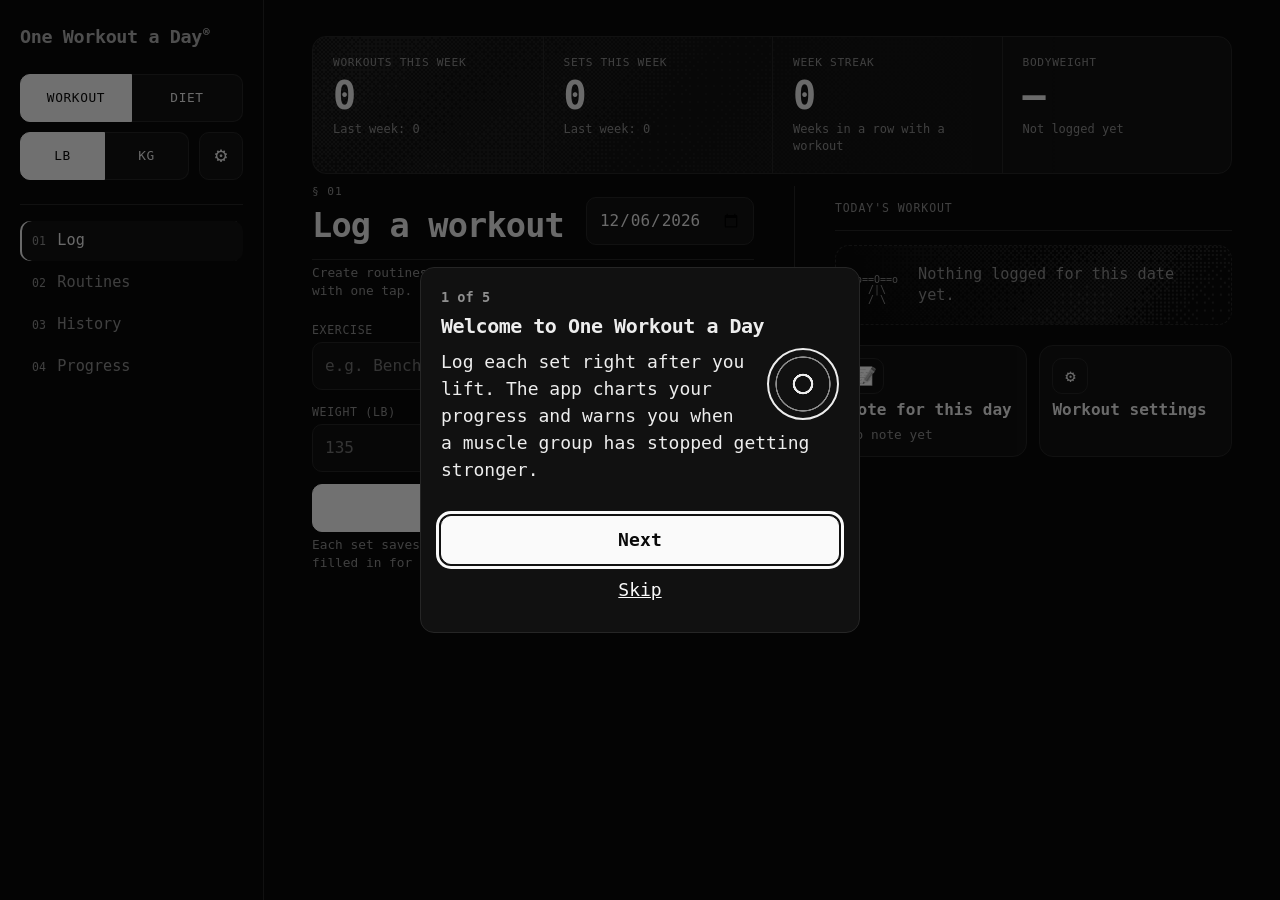
==== commit 4985bbf5: "Update One Workout a Day" ====
--- a/index.html
+++ b/index.html
@@ -12,7 +12,7 @@
   <meta name="apple-mobile-web-app-status-bar-style" content="default">
   <meta name="theme-color" content="#fafafa" media="(prefers-color-scheme: light)">
   <meta name="theme-color" content="#0a0a0a" media="(prefers-color-scheme: dark)">
-  <link rel="stylesheet" href="style.css?v=233dd48bd0">
+  <link rel="stylesheet" href="style.css?v=fa0076f1e1">
 </head>
 <body>
   <!-- Opening screen: a pixel bar fills in, then the whole thing fades away by itself (CSS only). -->
@@ -727,17 +727,17 @@
     </div>
   </div>
 
-  <script src="i18n.js?v=233dd48bd0"></script>
-  <script src="lang-en.js?v=233dd48bd0"></script>
-  <script src="lang-es.js?v=233dd48bd0"></script>
-  <script src="lang-zh.js?v=233dd48bd0"></script>
-  <script src="lang-hi.js?v=233dd48bd0"></script>
-  <script src="lang-ar.js?v=233dd48bd0"></script>
-  <script src="lang-fr.js?v=233dd48bd0"></script>
-  <script src="lang-pt.js?v=233dd48bd0"></script>
-  <script src="lang-ru.js?v=233dd48bd0"></script>
-  <script src="strength-data.js?v=233dd48bd0"></script>
-  <script src="logic.js?v=233dd48bd0"></script>
-  <script src="app.js?v=233dd48bd0"></script>
+  <script src="i18n.js?v=fa0076f1e1"></script>
+  <script src="lang-en.js?v=fa0076f1e1"></script>
+  <script src="lang-es.js?v=fa0076f1e1"></script>
+  <script src="lang-zh.js?v=fa0076f1e1"></script>
+  <script src="lang-hi.js?v=fa0076f1e1"></script>
+  <script src="lang-ar.js?v=fa0076f1e1"></script>
+  <script src="lang-fr.js?v=fa0076f1e1"></script>
+  <script src="lang-pt.js?v=fa0076f1e1"></script>
+  <script src="lang-ru.js?v=fa0076f1e1"></script>
+  <script src="strength-data.js?v=fa0076f1e1"></script>
+  <script src="logic.js?v=fa0076f1e1"></script>
+  <script src="app.js?v=fa0076f1e1"></script>
 </body>
 </html>
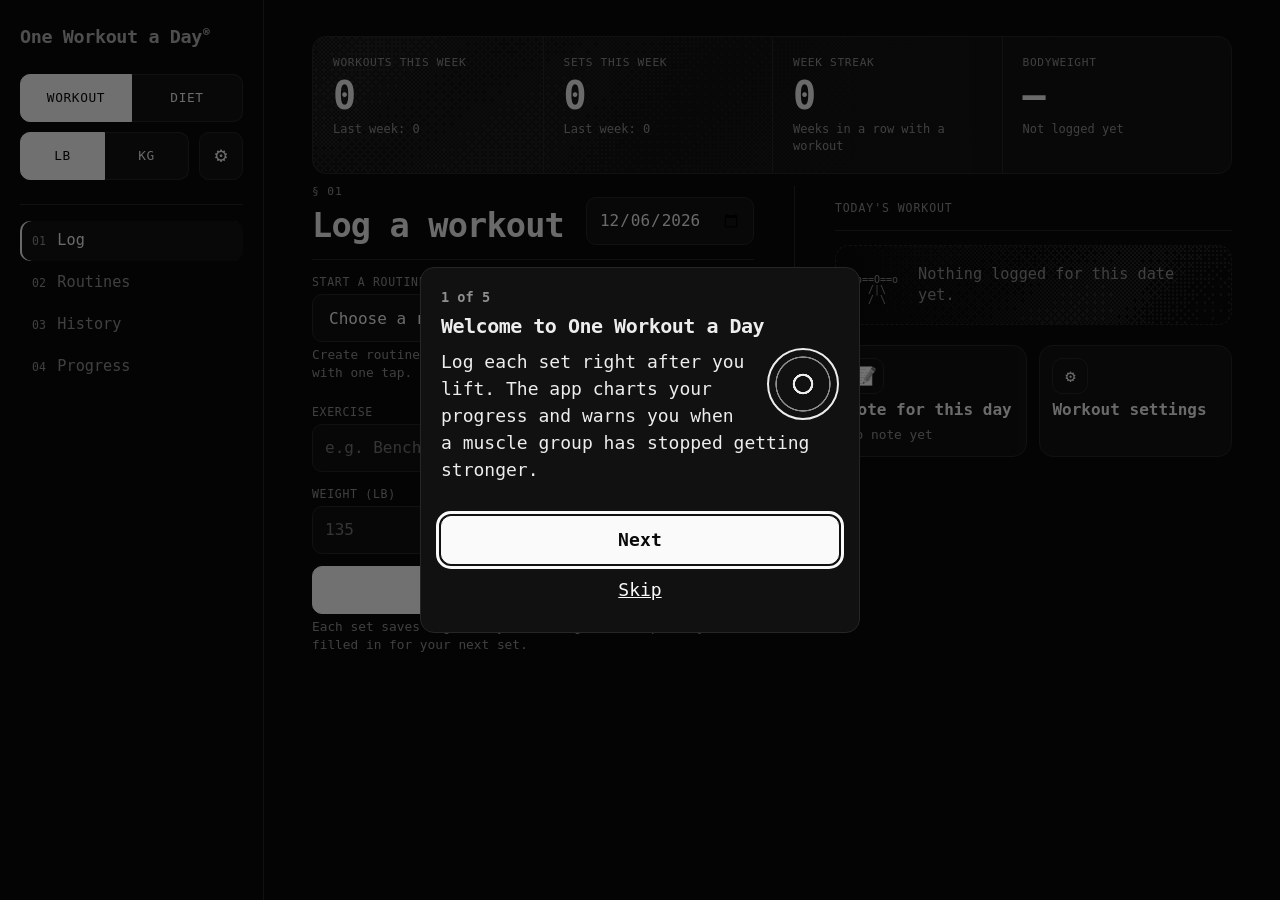
==== commit ddc85da3: "Update One Workout a Day" ====
--- a/index.html
+++ b/index.html
@@ -12,7 +12,7 @@
   <meta name="apple-mobile-web-app-status-bar-style" content="default">
   <meta name="theme-color" content="#fafafa" media="(prefers-color-scheme: light)">
   <meta name="theme-color" content="#0a0a0a" media="(prefers-color-scheme: dark)">
-  <link rel="stylesheet" href="style.css?v=fa0076f1e1">
+  <link rel="stylesheet" href="style.css?v=038be6e7a9">
 </head>
 <body>
   <!-- Opening screen: a pixel bar fills in, then the whole thing fades away by itself (CSS only). -->
@@ -134,7 +134,7 @@
         <select id="routine-select"></select>
         <p id="routine-hint" class="hint hidden" data-i18n="routine.hint">Create routines on the Routines tab to start a workout with one tap.</p>
         <ul id="routine-checklist" class="chip-list"></ul>
-        <button type="button" id="focus-start" class="primary hidden" data-i18n="focus.start">Start focused workout</button>
+        <button type="button" id="focus-start" class="primary hidden">Start focused workout</button>
         <details id="swap" class="slim-fold hidden">
           <summary id="swap-summary" data-i18n="swap.title">Swap this exercise</summary>
           <label for="swap-select" data-i18n="swap.label">Do this instead today</label>
@@ -674,6 +674,13 @@
       <p id="focus-position" class="focus-position"></p>
       <button type="button" id="focus-exit" class="secondary" data-i18n="focus.exit">Exit</button>
     </div>
+    <div id="focus-pick" class="hidden">
+      <h2 data-i18n="focus.pickHeading">Pick an exercise</h2>
+      <label for="focus-search" class="sr-only" data-i18n="focus.pickSearch">Search exercises</label>
+      <input id="focus-search" type="search" data-i18n-placeholder="focus.pickSearch" placeholder="Search exercises" autocomplete="off">
+      <button type="button" id="focus-pick-cancel" class="secondary" data-i18n="focus.pickCancel">Cancel</button>
+      <ul id="focus-pick-list" class="focus-pick-list"></ul>
+    </div>
     <div id="focus-step">
       <h2 id="focus-exercise" class="focus-exercise"></h2>
       <p id="focus-suggestion" class="focus-line"></p>
@@ -701,6 +708,7 @@
         <button type="button" id="focus-prev" class="secondary" data-i18n="focus.prev">Previous</button>
         <button type="button" id="focus-next" class="secondary"></button>
       </div>
+      <button type="button" id="focus-finish" class="secondary hidden" data-i18n="focus.finishWorkout">Finish workout</button>
     </div>
     <div id="focus-summary" class="hidden">
       <h2 data-i18n="focus.summaryHeading">Workout done</h2>
@@ -727,17 +735,17 @@
     </div>
   </div>
 
-  <script src="i18n.js?v=fa0076f1e1"></script>
-  <script src="lang-en.js?v=fa0076f1e1"></script>
-  <script src="lang-es.js?v=fa0076f1e1"></script>
-  <script src="lang-zh.js?v=fa0076f1e1"></script>
-  <script src="lang-hi.js?v=fa0076f1e1"></script>
-  <script src="lang-ar.js?v=fa0076f1e1"></script>
-  <script src="lang-fr.js?v=fa0076f1e1"></script>
-  <script src="lang-pt.js?v=fa0076f1e1"></script>
-  <script src="lang-ru.js?v=fa0076f1e1"></script>
-  <script src="strength-data.js?v=fa0076f1e1"></script>
-  <script src="logic.js?v=fa0076f1e1"></script>
-  <script src="app.js?v=fa0076f1e1"></script>
+  <script src="i18n.js?v=038be6e7a9"></script>
+  <script src="lang-en.js?v=038be6e7a9"></script>
+  <script src="lang-es.js?v=038be6e7a9"></script>
+  <script src="lang-zh.js?v=038be6e7a9"></script>
+  <script src="lang-hi.js?v=038be6e7a9"></script>
+  <script src="lang-ar.js?v=038be6e7a9"></script>
+  <script src="lang-fr.js?v=038be6e7a9"></script>
+  <script src="lang-pt.js?v=038be6e7a9"></script>
+  <script src="lang-ru.js?v=038be6e7a9"></script>
+  <script src="strength-data.js?v=038be6e7a9"></script>
+  <script src="logic.js?v=038be6e7a9"></script>
+  <script src="app.js?v=038be6e7a9"></script>
 </body>
 </html>
--- a/style.css
+++ b/style.css
@@ -771,5 +771,8 @@
 .focus-done { min-height: 64px; font-size: 1.2rem; }
 .focus-nav { display: flex; gap: 10px; margin-top: 20px; }
 .focus-nav button { flex: 1; margin: 0; }
+.focus-pick-list { margin: 12px 0 0; padding: 0; list-style: none; }
+.focus-pick-list button { margin: 6px 0 0; min-height: 56px; text-align: start; }
+#focus-finish { margin-top: 12px; }
 .focus-summary { margin: 16px 0 0; padding: 0; list-style: none; }
 .focus-summary li { padding: 8px 0; border-bottom: 1px solid var(--border); }
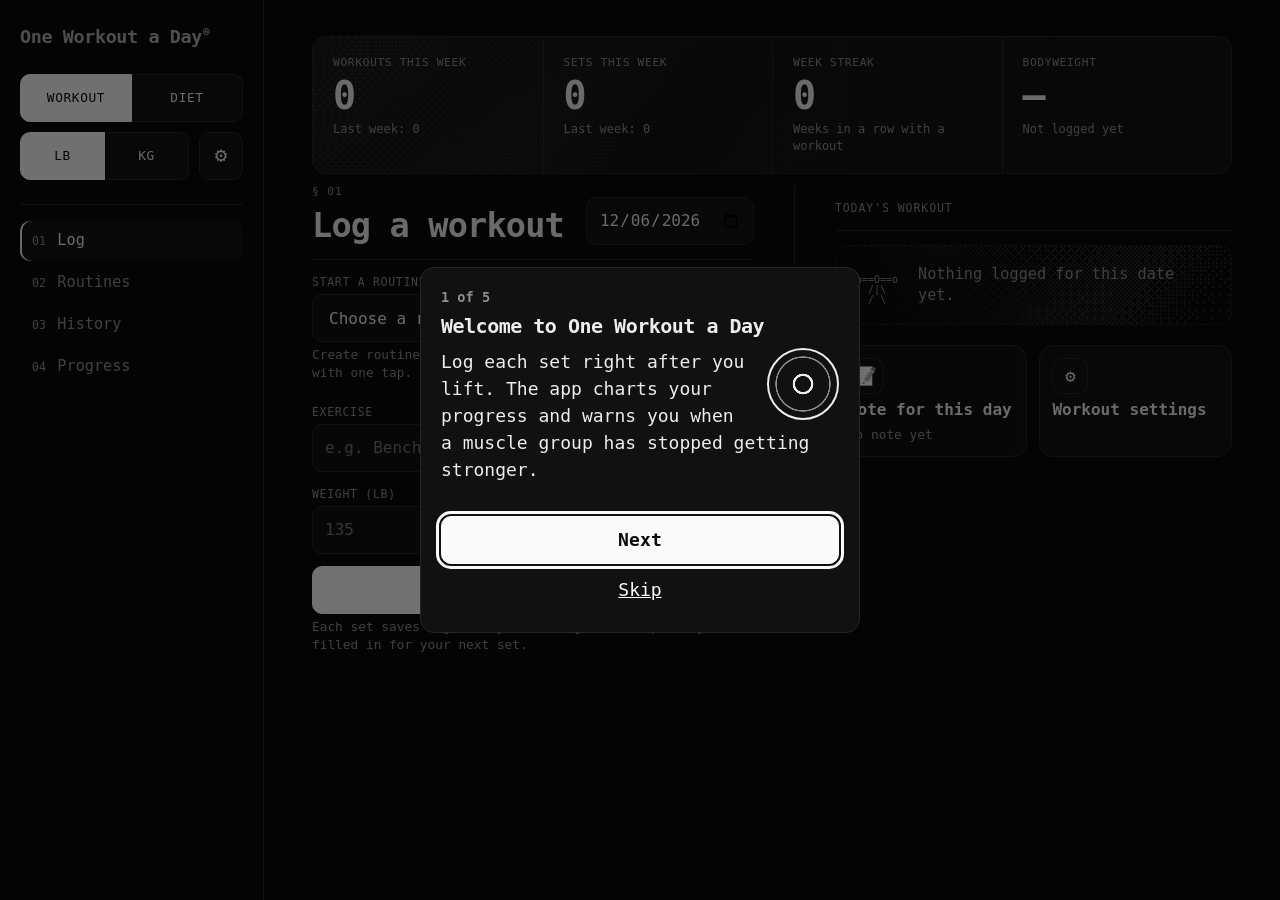
==== commit 1339cf1e: "Update One Workout a Day" ====
--- a/index.html
+++ b/index.html
@@ -12,7 +12,7 @@
   <meta name="apple-mobile-web-app-status-bar-style" content="default">
   <meta name="theme-color" content="#fafafa" media="(prefers-color-scheme: light)">
   <meta name="theme-color" content="#0a0a0a" media="(prefers-color-scheme: dark)">
-  <link rel="stylesheet" href="style.css?v=038be6e7a9">
+  <link rel="stylesheet" href="style.css?v=633426eb30">
 </head>
 <body>
   <!-- Opening screen: a pixel bar fills in, then the whole thing fades away by itself (CSS only). -->
@@ -675,7 +675,8 @@
       <button type="button" id="focus-exit" class="secondary" data-i18n="focus.exit">Exit</button>
     </div>
     <div id="focus-pick" class="hidden">
-      <h2 data-i18n="focus.pickHeading">Pick an exercise</h2>
+      <h2 id="focus-pick-heading"></h2>
+      <p id="focus-pick-hint" class="hint hidden"></p>
       <label for="focus-search" class="sr-only" data-i18n="focus.pickSearch">Search exercises</label>
       <input id="focus-search" type="search" data-i18n-placeholder="focus.pickSearch" placeholder="Search exercises" autocomplete="off">
       <button type="button" id="focus-pick-cancel" class="secondary" data-i18n="focus.pickCancel">Cancel</button>
@@ -683,6 +684,7 @@
     </div>
     <div id="focus-step">
       <h2 id="focus-exercise" class="focus-exercise"></h2>
+      <p id="focus-swapped" class="hint hidden"></p>
       <p id="focus-suggestion" class="focus-line"></p>
       <p id="focus-last" class="hint"></p>
       <label for="focus-weight" id="focus-weight-label"></label>
@@ -709,6 +711,7 @@
         <button type="button" id="focus-next" class="secondary"></button>
       </div>
       <button type="button" id="focus-finish" class="secondary hidden" data-i18n="focus.finishWorkout">Finish workout</button>
+      <button type="button" id="focus-swap" class="secondary hidden" data-i18n="swap.title">Swap this exercise</button>
     </div>
     <div id="focus-summary" class="hidden">
       <h2 data-i18n="focus.summaryHeading">Workout done</h2>
@@ -735,17 +738,17 @@
     </div>
   </div>
 
-  <script src="i18n.js?v=038be6e7a9"></script>
-  <script src="lang-en.js?v=038be6e7a9"></script>
-  <script src="lang-es.js?v=038be6e7a9"></script>
-  <script src="lang-zh.js?v=038be6e7a9"></script>
-  <script src="lang-hi.js?v=038be6e7a9"></script>
-  <script src="lang-ar.js?v=038be6e7a9"></script>
-  <script src="lang-fr.js?v=038be6e7a9"></script>
-  <script src="lang-pt.js?v=038be6e7a9"></script>
-  <script src="lang-ru.js?v=038be6e7a9"></script>
-  <script src="strength-data.js?v=038be6e7a9"></script>
-  <script src="logic.js?v=038be6e7a9"></script>
-  <script src="app.js?v=038be6e7a9"></script>
+  <script src="i18n.js?v=633426eb30"></script>
+  <script src="lang-en.js?v=633426eb30"></script>
+  <script src="lang-es.js?v=633426eb30"></script>
+  <script src="lang-zh.js?v=633426eb30"></script>
+  <script src="lang-hi.js?v=633426eb30"></script>
+  <script src="lang-ar.js?v=633426eb30"></script>
+  <script src="lang-fr.js?v=633426eb30"></script>
+  <script src="lang-pt.js?v=633426eb30"></script>
+  <script src="lang-ru.js?v=633426eb30"></script>
+  <script src="strength-data.js?v=633426eb30"></script>
+  <script src="logic.js?v=633426eb30"></script>
+  <script src="app.js?v=633426eb30"></script>
 </body>
 </html>
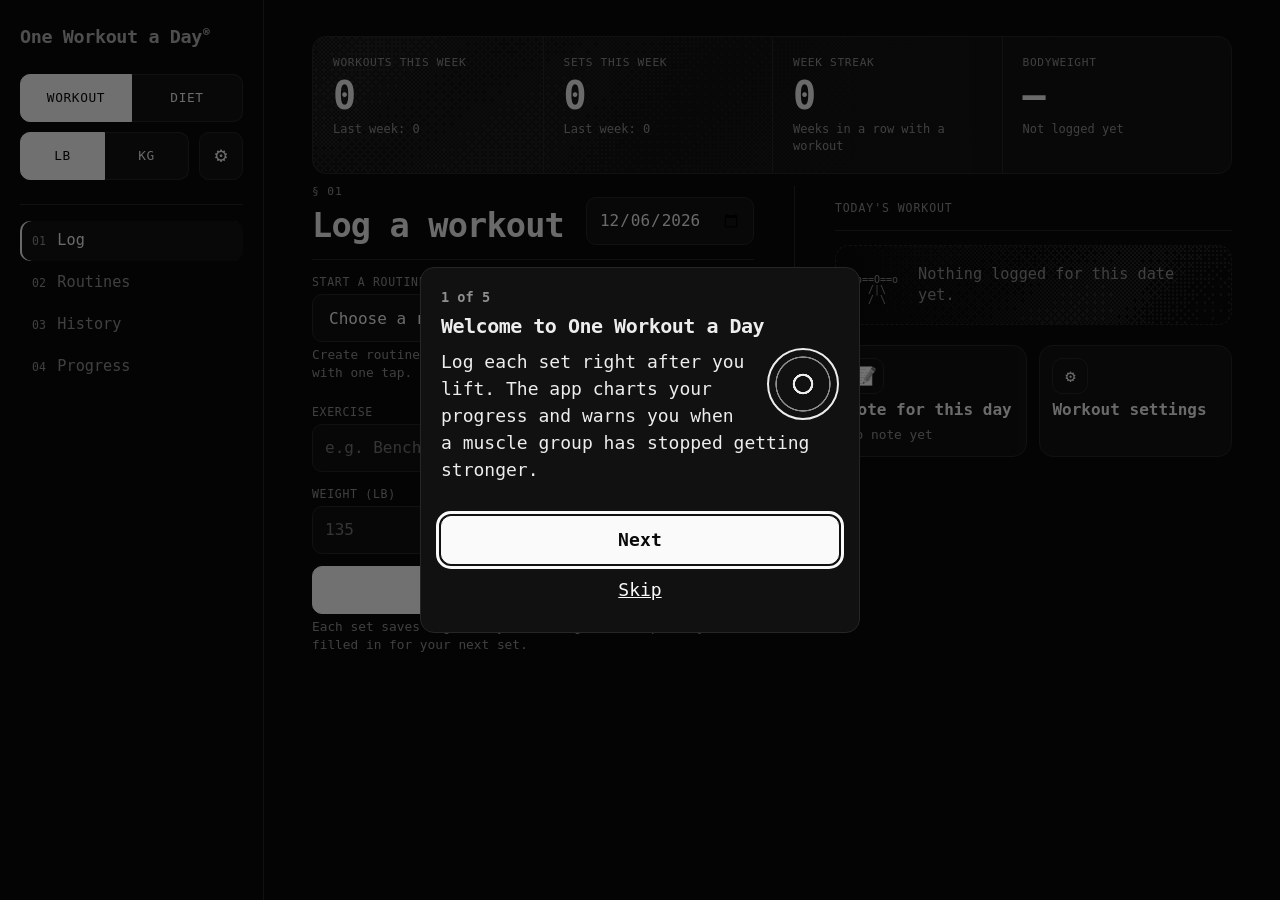
==== commit ecb94d62: "Update One Workout a Day" ====
--- a/index.html
+++ b/index.html
@@ -12,7 +12,7 @@
   <meta name="apple-mobile-web-app-status-bar-style" content="default">
   <meta name="theme-color" content="#fafafa" media="(prefers-color-scheme: light)">
   <meta name="theme-color" content="#0a0a0a" media="(prefers-color-scheme: dark)">
-  <link rel="stylesheet" href="style.css?v=633426eb30">
+  <link rel="stylesheet" href="style.css?v=1234d1f483">
 </head>
 <body>
   <!-- Opening screen: a pixel bar fills in, then the whole thing fades away by itself (CSS only). -->
@@ -132,6 +132,7 @@
       <div id="routine-start">
         <label for="routine-select" data-i18n="routine.start">Start a routine</label>
         <select id="routine-select"></select>
+        <p id="program-line" class="hint hidden"></p>
         <p id="routine-hint" class="hint hidden" data-i18n="routine.hint">Create routines on the Routines tab to start a workout with one tap.</p>
         <ul id="routine-checklist" class="chip-list"></ul>
         <button type="button" id="focus-start" class="primary hidden">Start focused workout</button>
@@ -281,6 +282,11 @@
             <strong data-i18n="myex.heading">My exercises</strong>
             <span class="dash-stat" id="dash-stat-myex"></span>
           </button>
+          <button type="button" class="dash-card" data-panel="program" aria-controls="panel-program">
+            <span class="fold-icon" aria-hidden="true">🗓️</span>
+            <strong data-i18n="program.title">Program</strong>
+            <span class="dash-stat" id="dash-stat-program"></span>
+          </button>
         </div>
       </div>
 
@@ -313,6 +319,26 @@
           <button type="submit" id="routine-save" class="primary">Save routine</button>
           <button type="button" id="routine-cancel" class="secondary hidden" data-i18n="routines.cancel">Cancel editing</button>
         </form>
+      </section>
+
+      <section id="panel-program" class="detail-panel hidden" aria-labelledby="panel-program-title">
+        <button type="button" class="link panel-back" data-i18n="routines.back">Back to Routines</button>
+        <div class="panel-title"><span class="fold-icon" aria-hidden="true">🗓️</span><h2 id="panel-program-title" data-i18n="program.title">Program</h2></div>
+        <p class="hint" data-i18n="program.hint">A program runs your routines in order. The Log tab offers the next one, and one pass through the list is a week.</p>
+        <p id="program-status" class="meal-total"></p>
+        <form id="program-form" novalidate>
+          <label for="program-routine-select" data-i18n="program.addLabel">Add a routine to the program</label>
+          <div class="row inline">
+            <select id="program-routine-select"></select>
+            <button type="button" id="program-add" data-i18n="routines.add">Add</button>
+          </div>
+          <p id="program-no-routines" class="hint hidden" data-i18n="program.noRoutines">Create a routine first, then add it here.</p>
+          <ol id="program-draft" class="entry-list"></ol>
+          <p id="program-error" class="error" role="alert"></p>
+          <button type="submit" id="program-save" class="primary"></button>
+        </form>
+        <button type="button" id="program-restart" class="secondary hidden" data-i18n="program.restart">Restart from week 1</button>
+        <button type="button" id="program-stop" class="secondary hidden" data-i18n="program.stop">Stop program</button>
       </section>
 
       <section id="panel-myex" class="detail-panel hidden" aria-labelledby="panel-myex-title">
@@ -738,17 +764,17 @@
     </div>
   </div>
 
-  <script src="i18n.js?v=633426eb30"></script>
-  <script src="lang-en.js?v=633426eb30"></script>
-  <script src="lang-es.js?v=633426eb30"></script>
-  <script src="lang-zh.js?v=633426eb30"></script>
-  <script src="lang-hi.js?v=633426eb30"></script>
-  <script src="lang-ar.js?v=633426eb30"></script>
-  <script src="lang-fr.js?v=633426eb30"></script>
-  <script src="lang-pt.js?v=633426eb30"></script>
-  <script src="lang-ru.js?v=633426eb30"></script>
-  <script src="strength-data.js?v=633426eb30"></script>
-  <script src="logic.js?v=633426eb30"></script>
-  <script src="app.js?v=633426eb30"></script>
+  <script src="i18n.js?v=1234d1f483"></script>
+  <script src="lang-en.js?v=1234d1f483"></script>
+  <script src="lang-es.js?v=1234d1f483"></script>
+  <script src="lang-zh.js?v=1234d1f483"></script>
+  <script src="lang-hi.js?v=1234d1f483"></script>
+  <script src="lang-ar.js?v=1234d1f483"></script>
+  <script src="lang-fr.js?v=1234d1f483"></script>
+  <script src="lang-pt.js?v=1234d1f483"></script>
+  <script src="lang-ru.js?v=1234d1f483"></script>
+  <script src="strength-data.js?v=1234d1f483"></script>
+  <script src="logic.js?v=1234d1f483"></script>
+  <script src="app.js?v=1234d1f483"></script>
 </body>
 </html>
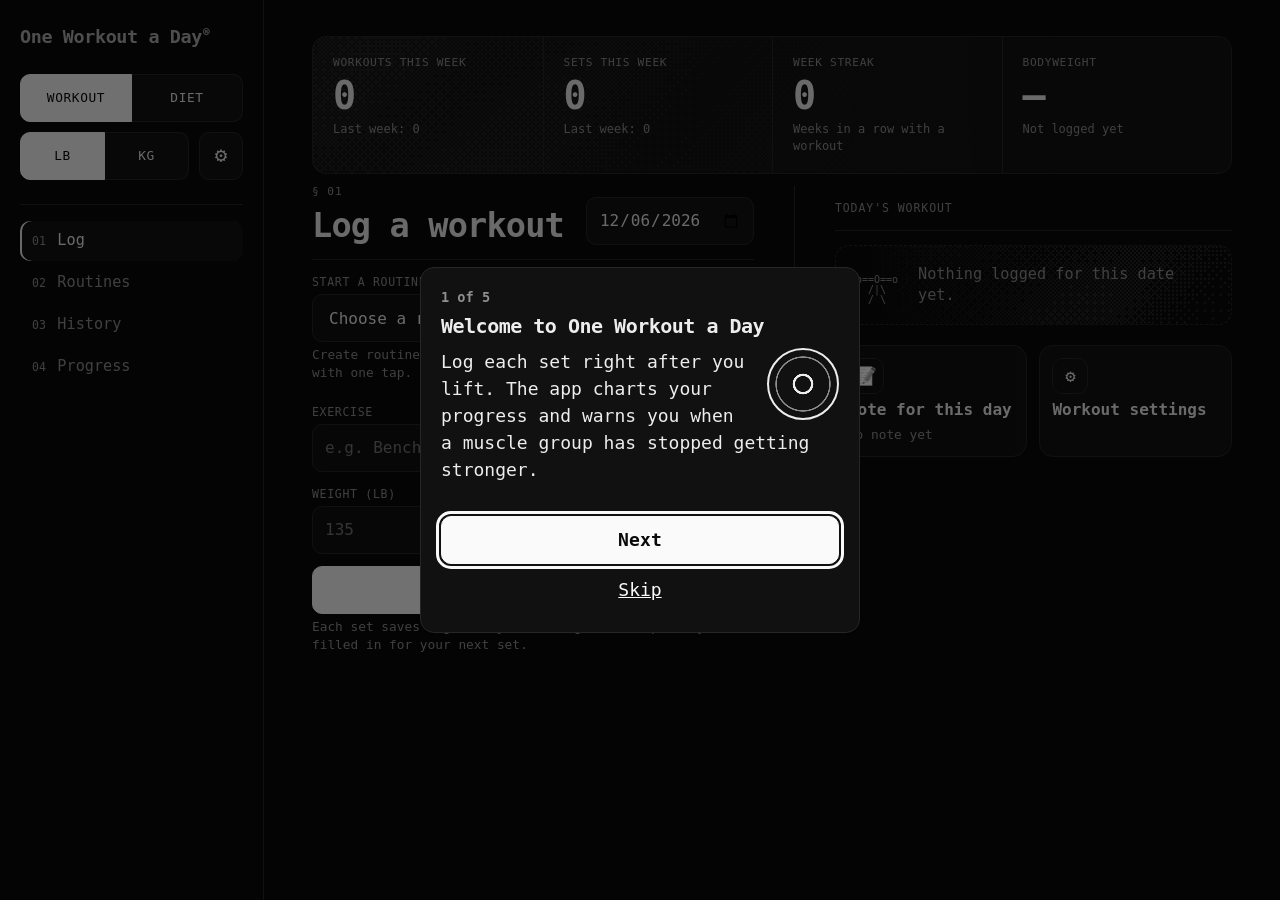
==== commit f74880e2: "Update One Workout a Day" ====
--- a/index.html
+++ b/index.html
@@ -12,7 +12,7 @@
   <meta name="apple-mobile-web-app-status-bar-style" content="default">
   <meta name="theme-color" content="#fafafa" media="(prefers-color-scheme: light)">
   <meta name="theme-color" content="#0a0a0a" media="(prefers-color-scheme: dark)">
-  <link rel="stylesheet" href="style.css?v=1234d1f483">
+  <link rel="stylesheet" href="style.css?v=09d07694ec">
 </head>
 <body>
   <!-- Opening screen: a pixel bar fills in, then the whole thing fades away by itself (CSS only). -->
@@ -334,6 +334,9 @@
           </div>
           <p id="program-no-routines" class="hint hidden" data-i18n="program.noRoutines">Create a routine first, then add it here.</p>
           <ol id="program-draft" class="entry-list"></ol>
+          <label for="program-deload" data-i18n="program.deloadLabel">Lighter week</label>
+          <select id="program-deload"></select>
+          <p class="hint" id="program-deload-hint"></p>
           <p id="program-error" class="error" role="alert"></p>
           <button type="submit" id="program-save" class="primary"></button>
         </form>
@@ -711,6 +714,7 @@
     <div id="focus-step">
       <h2 id="focus-exercise" class="focus-exercise"></h2>
       <p id="focus-swapped" class="hint hidden"></p>
+      <p id="focus-deload" class="hint hidden"></p>
       <p id="focus-suggestion" class="focus-line"></p>
       <p id="focus-last" class="hint"></p>
       <label for="focus-weight" id="focus-weight-label"></label>
@@ -764,17 +768,17 @@
     </div>
   </div>
 
-  <script src="i18n.js?v=1234d1f483"></script>
-  <script src="lang-en.js?v=1234d1f483"></script>
-  <script src="lang-es.js?v=1234d1f483"></script>
-  <script src="lang-zh.js?v=1234d1f483"></script>
-  <script src="lang-hi.js?v=1234d1f483"></script>
-  <script src="lang-ar.js?v=1234d1f483"></script>
-  <script src="lang-fr.js?v=1234d1f483"></script>
-  <script src="lang-pt.js?v=1234d1f483"></script>
-  <script src="lang-ru.js?v=1234d1f483"></script>
-  <script src="strength-data.js?v=1234d1f483"></script>
-  <script src="logic.js?v=1234d1f483"></script>
-  <script src="app.js?v=1234d1f483"></script>
+  <script src="i18n.js?v=09d07694ec"></script>
+  <script src="lang-en.js?v=09d07694ec"></script>
+  <script src="lang-es.js?v=09d07694ec"></script>
+  <script src="lang-zh.js?v=09d07694ec"></script>
+  <script src="lang-hi.js?v=09d07694ec"></script>
+  <script src="lang-ar.js?v=09d07694ec"></script>
+  <script src="lang-fr.js?v=09d07694ec"></script>
+  <script src="lang-pt.js?v=09d07694ec"></script>
+  <script src="lang-ru.js?v=09d07694ec"></script>
+  <script src="strength-data.js?v=09d07694ec"></script>
+  <script src="logic.js?v=09d07694ec"></script>
+  <script src="app.js?v=09d07694ec"></script>
 </body>
 </html>
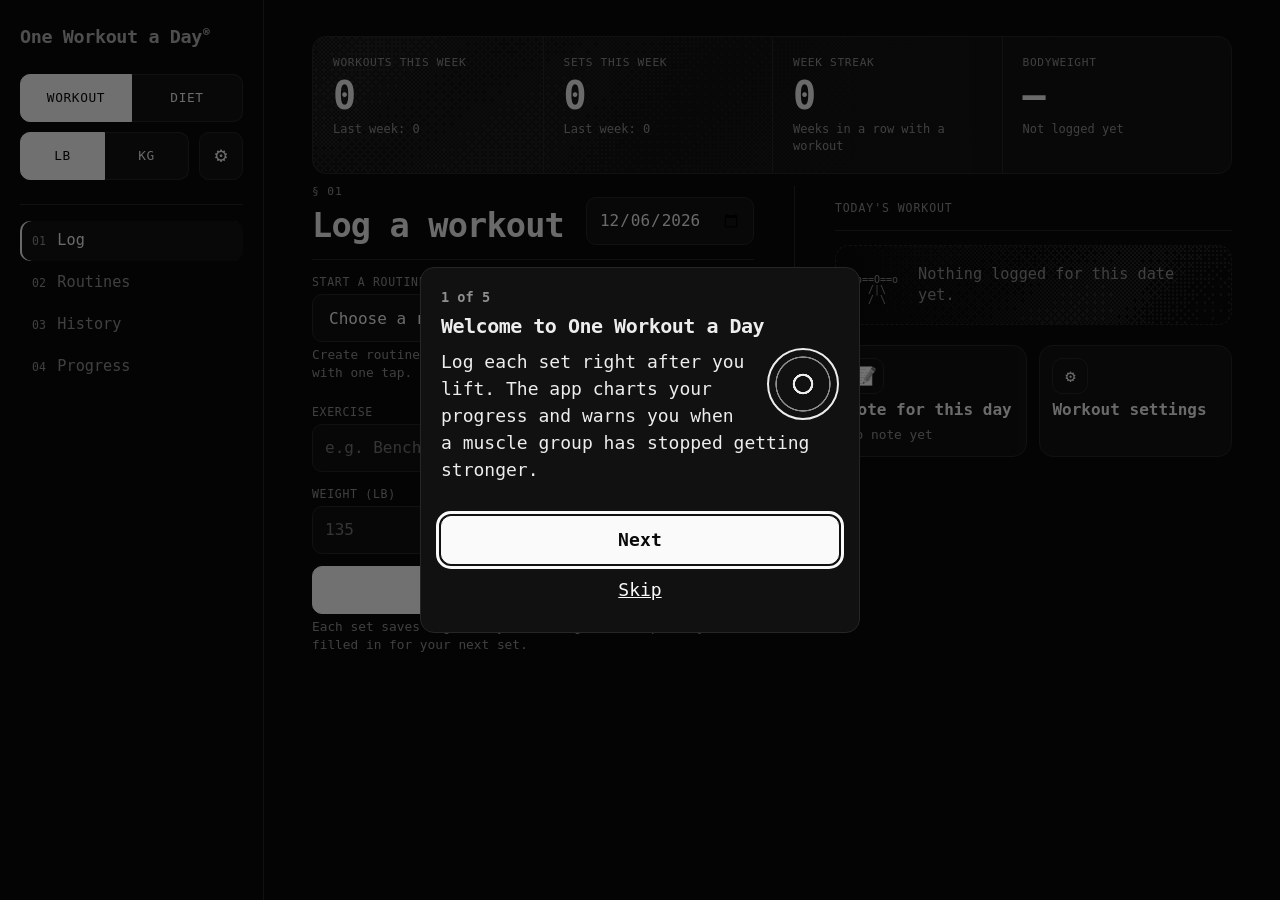
==== commit 4ad09dbe: "Update One Workout a Day" ====
--- a/index.html
+++ b/index.html
@@ -12,7 +12,7 @@
   <meta name="apple-mobile-web-app-status-bar-style" content="default">
   <meta name="theme-color" content="#fafafa" media="(prefers-color-scheme: light)">
   <meta name="theme-color" content="#0a0a0a" media="(prefers-color-scheme: dark)">
-  <link rel="stylesheet" href="style.css?v=09d07694ec">
+  <link rel="stylesheet" href="style.css?v=b13c3ef785">
 </head>
 <body>
   <!-- Opening screen: a pixel bar fills in, then the whole thing fades away by itself (CSS only). -->
@@ -326,6 +326,11 @@
         <div class="panel-title"><span class="fold-icon" aria-hidden="true">🗓️</span><h2 id="panel-program-title" data-i18n="program.title">Program</h2></div>
         <p class="hint" data-i18n="program.hint">A program runs your routines in order. The Log tab offers the next one, and one pass through the list is a week.</p>
         <p id="program-status" class="meal-total"></p>
+        <details id="starter-programs" class="slim-fold">
+          <summary data-i18n="starter.heading">Ready-made programs</summary>
+          <p class="hint" data-i18n="starter.hint">A starting point for beginners: routines with sets and reps, and a program that runs them. Start light, keep good form, and change anything afterwards.</p>
+          <ul id="starter-list" class="starter-list"></ul>
+        </details>
         <form id="program-form" novalidate>
           <label for="program-routine-select" data-i18n="program.addLabel">Add a routine to the program</label>
           <div class="row inline">
@@ -768,17 +773,17 @@
     </div>
   </div>
 
-  <script src="i18n.js?v=09d07694ec"></script>
-  <script src="lang-en.js?v=09d07694ec"></script>
-  <script src="lang-es.js?v=09d07694ec"></script>
-  <script src="lang-zh.js?v=09d07694ec"></script>
-  <script src="lang-hi.js?v=09d07694ec"></script>
-  <script src="lang-ar.js?v=09d07694ec"></script>
-  <script src="lang-fr.js?v=09d07694ec"></script>
-  <script src="lang-pt.js?v=09d07694ec"></script>
-  <script src="lang-ru.js?v=09d07694ec"></script>
-  <script src="strength-data.js?v=09d07694ec"></script>
-  <script src="logic.js?v=09d07694ec"></script>
-  <script src="app.js?v=09d07694ec"></script>
+  <script src="i18n.js?v=b13c3ef785"></script>
+  <script src="lang-en.js?v=b13c3ef785"></script>
+  <script src="lang-es.js?v=b13c3ef785"></script>
+  <script src="lang-zh.js?v=b13c3ef785"></script>
+  <script src="lang-hi.js?v=b13c3ef785"></script>
+  <script src="lang-ar.js?v=b13c3ef785"></script>
+  <script src="lang-fr.js?v=b13c3ef785"></script>
+  <script src="lang-pt.js?v=b13c3ef785"></script>
+  <script src="lang-ru.js?v=b13c3ef785"></script>
+  <script src="strength-data.js?v=b13c3ef785"></script>
+  <script src="logic.js?v=b13c3ef785"></script>
+  <script src="app.js?v=b13c3ef785"></script>
 </body>
 </html>
--- a/style.css
+++ b/style.css
@@ -771,6 +771,10 @@
 .focus-done { min-height: 64px; font-size: 1.2rem; }
 .focus-nav { display: flex; gap: 10px; margin-top: 20px; }
 .focus-nav button { flex: 1; margin: 0; }
+.starter-list { margin: 0; padding: 0; list-style: none; }
+.starter-list li { padding: 12px 0; border-bottom: 1px solid var(--border); }
+.starter-list p { margin: 4px 0 8px; }
+.starter-list button { margin-top: 0; }
 .focus-pick-list { margin: 12px 0 0; padding: 0; list-style: none; }
 .focus-pick-list button { margin: 6px 0 0; min-height: 56px; text-align: start; }
 #focus-finish { margin-top: 12px; }
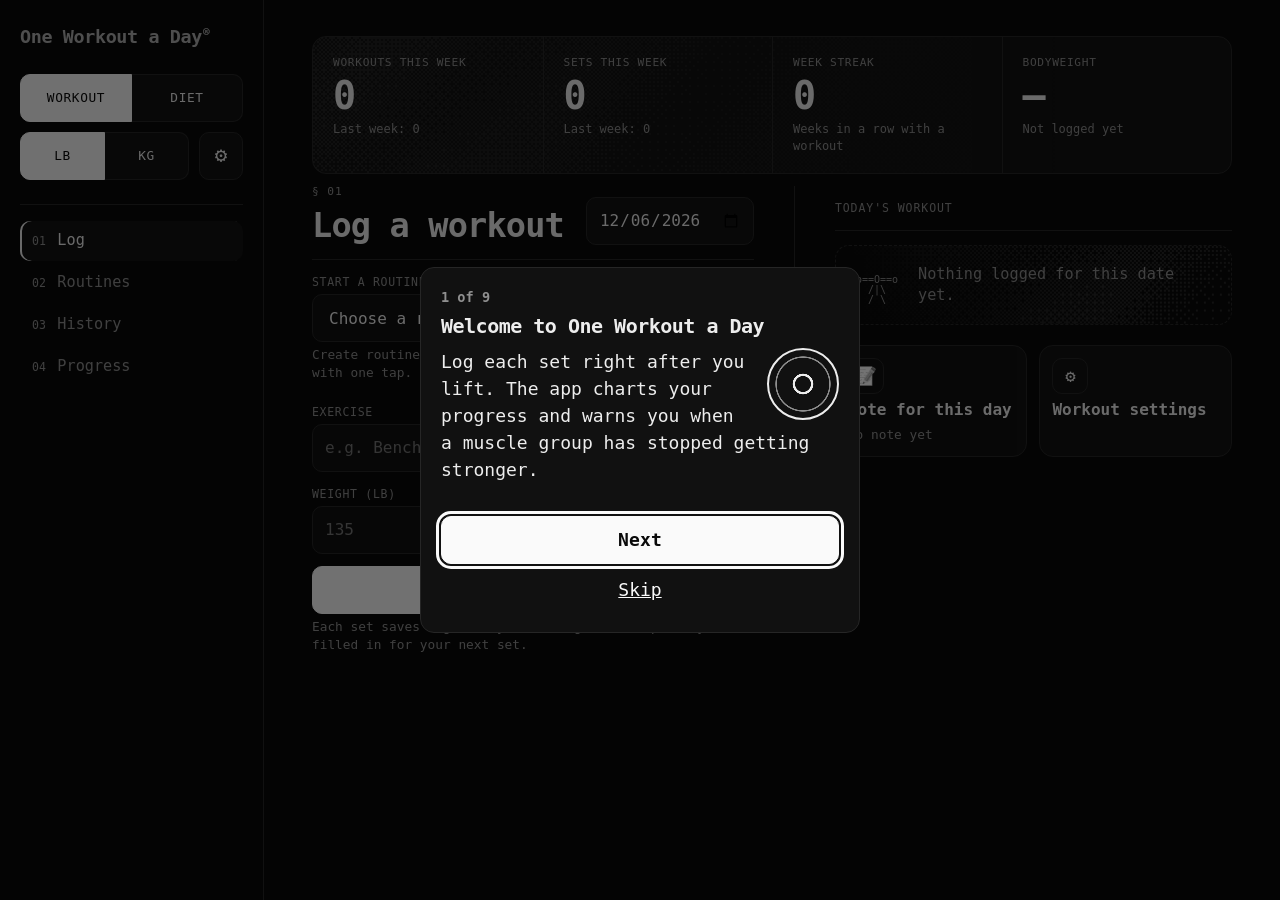
==== commit 24399b75: "Update One Workout a Day" ====
--- a/index.html
+++ b/index.html
@@ -12,7 +12,7 @@
   <meta name="apple-mobile-web-app-status-bar-style" content="default">
   <meta name="theme-color" content="#fafafa" media="(prefers-color-scheme: light)">
   <meta name="theme-color" content="#0a0a0a" media="(prefers-color-scheme: dark)">
-  <link rel="stylesheet" href="style.css?v=b13c3ef785">
+  <link rel="stylesheet" href="style.css?v=82a243fd31">
 </head>
 <body>
   <!-- Opening screen: a pixel bar fills in, then the whole thing fades away by itself (CSS only). -->
@@ -757,6 +757,7 @@
   </section>
 
   <div id="tour" class="tour hidden" role="dialog" aria-modal="true" aria-labelledby="tour-title">
+    <div id="tour-spot" class="tour-spot hidden" aria-hidden="true"></div>
     <div class="tour-card">
       <p id="tour-step" class="tour-step"></p>
       <h2 id="tour-title"></h2>
@@ -773,17 +774,17 @@
     </div>
   </div>
 
-  <script src="i18n.js?v=b13c3ef785"></script>
-  <script src="lang-en.js?v=b13c3ef785"></script>
-  <script src="lang-es.js?v=b13c3ef785"></script>
-  <script src="lang-zh.js?v=b13c3ef785"></script>
-  <script src="lang-hi.js?v=b13c3ef785"></script>
-  <script src="lang-ar.js?v=b13c3ef785"></script>
-  <script src="lang-fr.js?v=b13c3ef785"></script>
-  <script src="lang-pt.js?v=b13c3ef785"></script>
-  <script src="lang-ru.js?v=b13c3ef785"></script>
-  <script src="strength-data.js?v=b13c3ef785"></script>
-  <script src="logic.js?v=b13c3ef785"></script>
-  <script src="app.js?v=b13c3ef785"></script>
+  <script src="i18n.js?v=82a243fd31"></script>
+  <script src="lang-en.js?v=82a243fd31"></script>
+  <script src="lang-es.js?v=82a243fd31"></script>
+  <script src="lang-zh.js?v=82a243fd31"></script>
+  <script src="lang-hi.js?v=82a243fd31"></script>
+  <script src="lang-ar.js?v=82a243fd31"></script>
+  <script src="lang-fr.js?v=82a243fd31"></script>
+  <script src="lang-pt.js?v=82a243fd31"></script>
+  <script src="lang-ru.js?v=82a243fd31"></script>
+  <script src="strength-data.js?v=82a243fd31"></script>
+  <script src="logic.js?v=82a243fd31"></script>
+  <script src="app.js?v=82a243fd31"></script>
 </body>
 </html>
--- a/style.css
+++ b/style.css
@@ -450,6 +450,20 @@
 /* Getting-started walkthrough: a card over a dimmed page, scrollable so it fits at the largest text size. */
 .tour { position: fixed; inset: 0; z-index: 30; display: flex; align-items: center; justify-content: center; padding: 16px; overflow-y: auto; background: rgba(0, 0, 0, 0.55); }
 .tour-card { width: 100%; max-width: 440px; max-height: 100%; overflow-y: auto; padding: 20px; border: 1px solid var(--border); border-radius: var(--radius-lg); background: var(--surface); }
+/* Guided steps: the spotlight's shadow dims the page instead, so the thing being explained stays bright, and
+   the card sits on whichever side of it has more room. */
+.tour.spotlight { background: transparent; }
+.tour.spot-top { align-items: flex-start; }
+.tour.spot-bottom { align-items: flex-end; }
+.tour-spot { position: fixed; z-index: 0; pointer-events: none; border: 2px solid var(--text); border-radius: var(--radius-lg); box-shadow: 0 0 0 100vmax rgba(0, 0, 0, 0.6); transition: top 0.2s, left 0.2s, width 0.2s, height 0.2s; }
+.tour-card { position: relative; z-index: 1; }
+/* A guided step's card stays compact: no plate and tighter text. Its height is set to the room beside the thing it
+   points at (see positionTourSpot). */
+.tour.spotlight .tour-plate { display: none; }
+.tour.spotlight .tour-flow { min-height: 0; }
+.tour.spotlight .tour-card { padding: 16px; }
+.tour.spotlight .tour-body { font-size: 0.95rem; line-height: 1.4; }
+.tour.spotlight .tour-actions { margin-top: 12px; }
 .tour-card h2 { margin: 4px 0 8px; }
 .tour-step { margin: 0; color: var(--muted); font-size: 0.85rem; font-weight: 600; }
 .tour-body { margin: 0; line-height: 1.5; }
